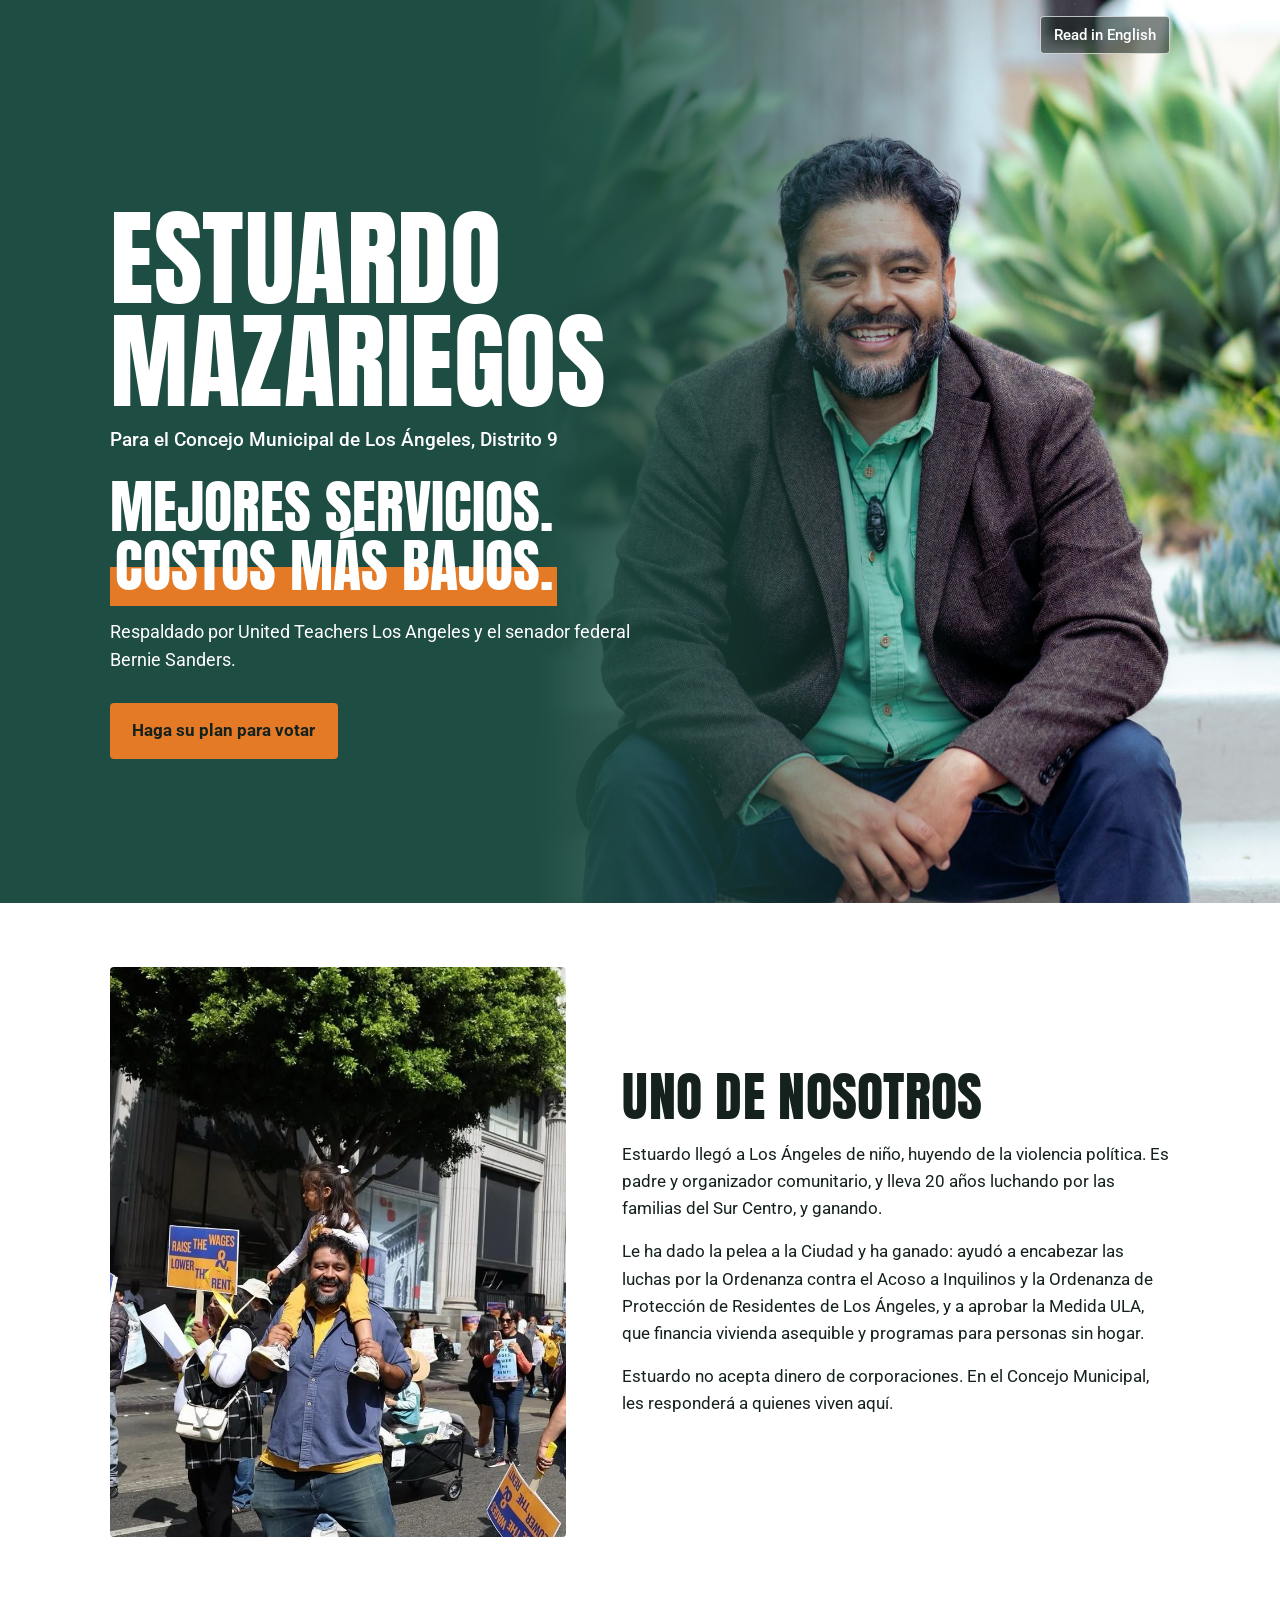
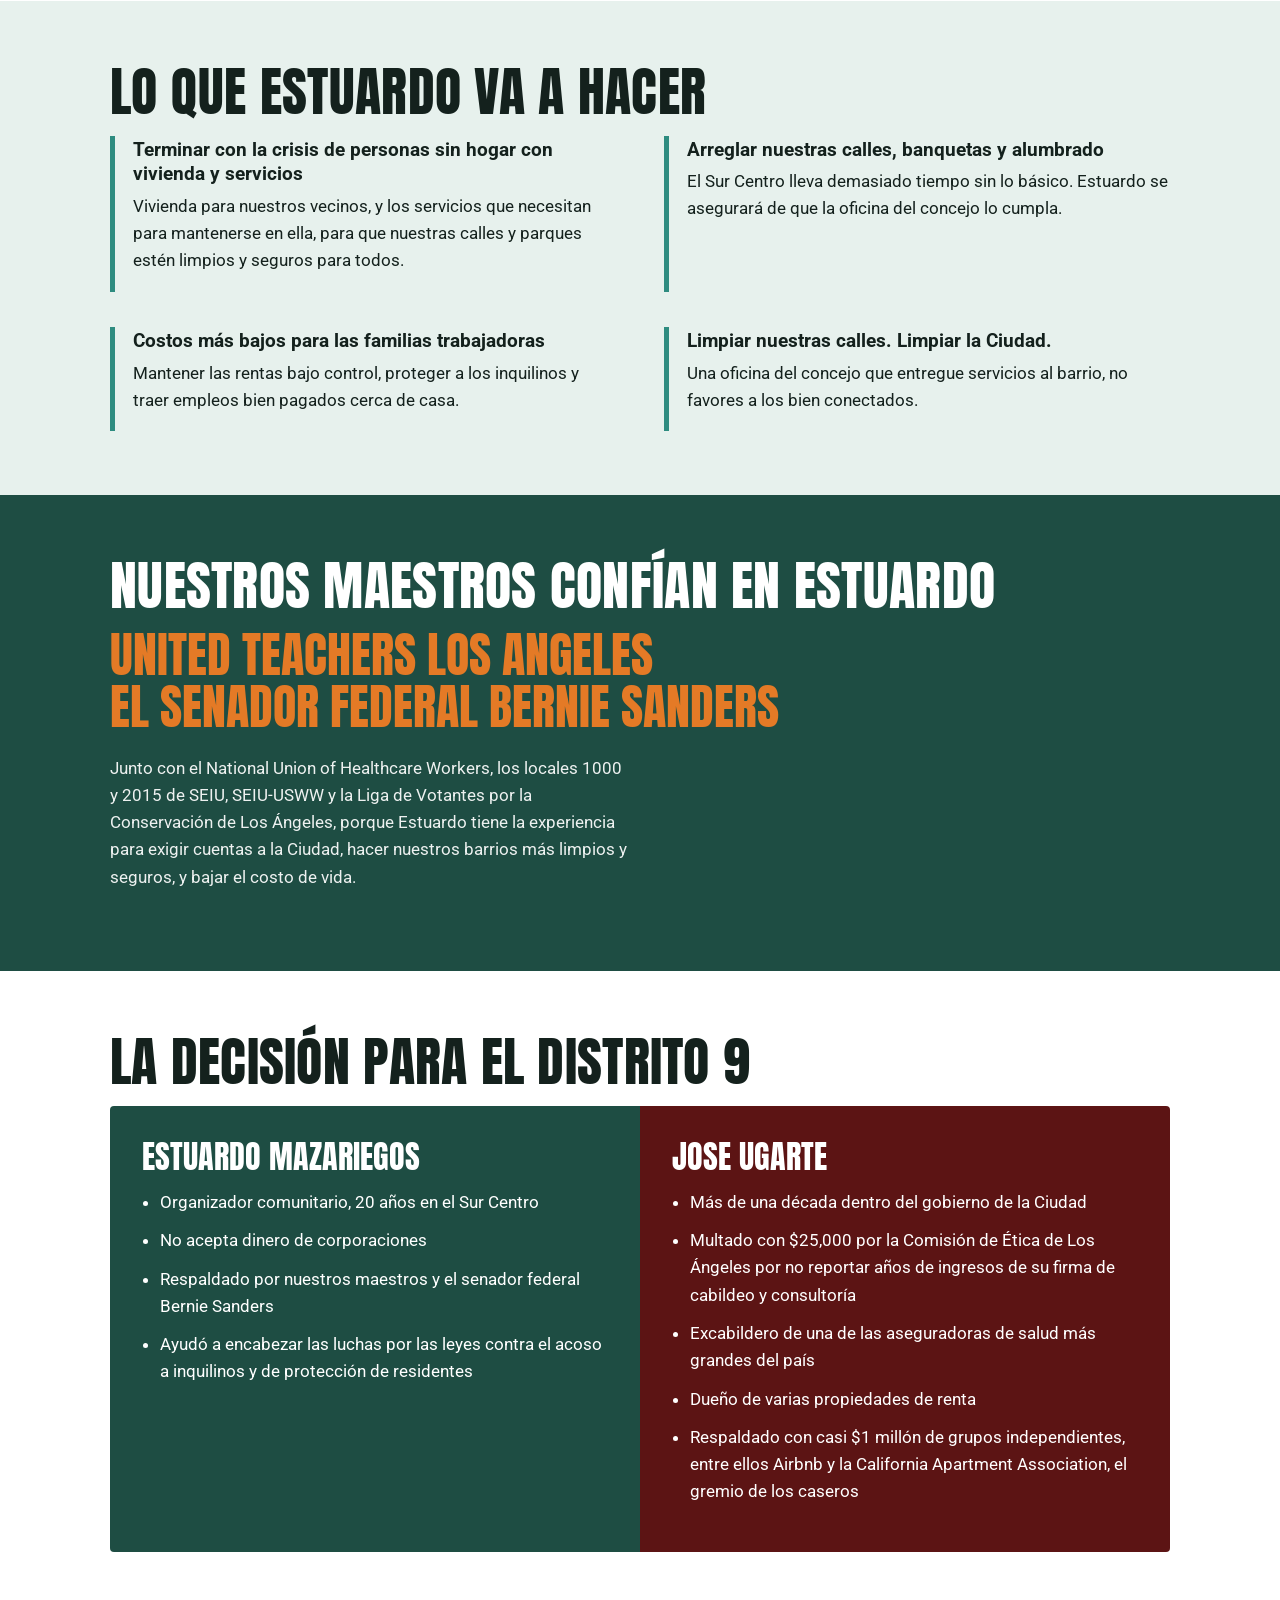
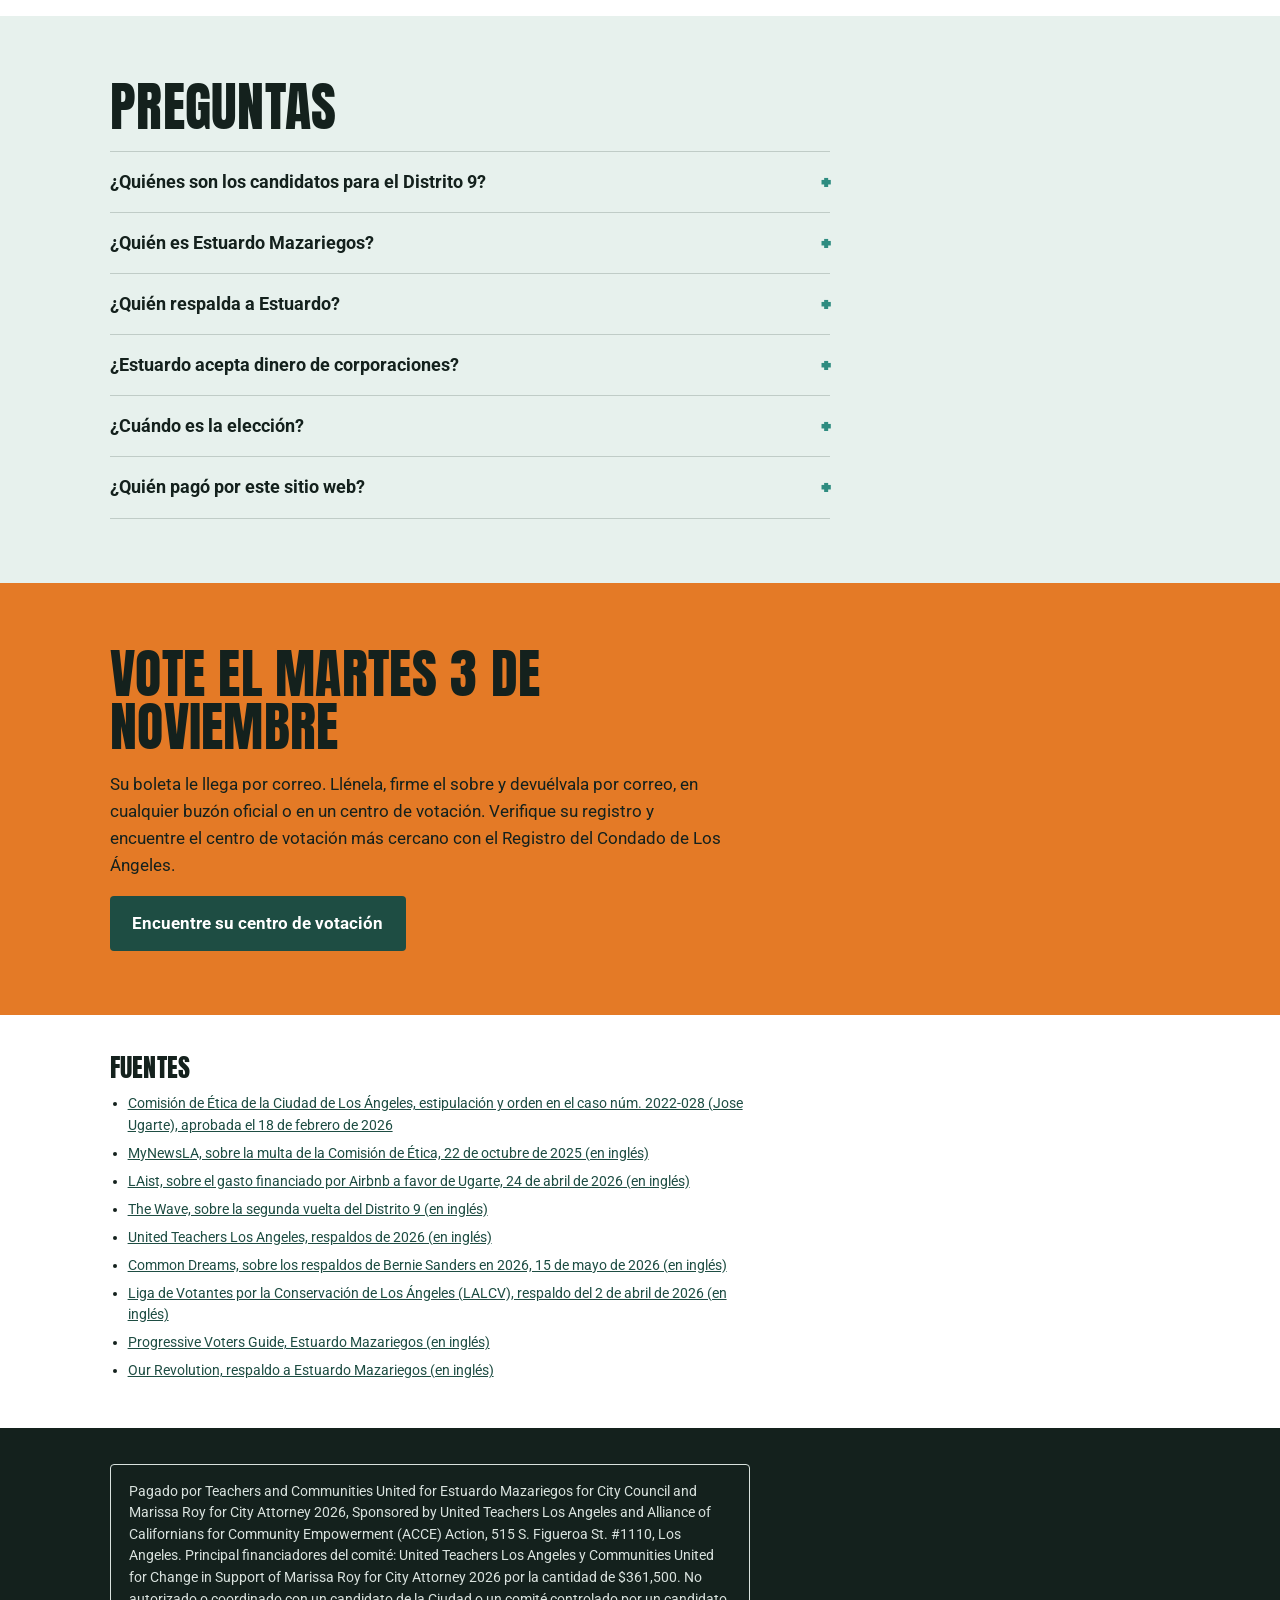
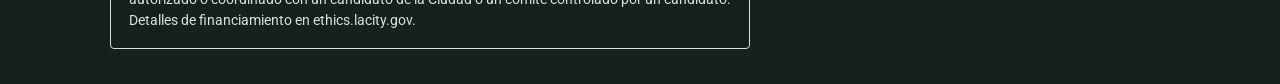
==== es/index.html @ fabb7f29 "Add files via upload" ====
<!doctype html>
<html lang="es">
<head>
<meta charset="utf-8">
<meta name="viewport" content="width=device-width, initial-scale=1">
<meta name="robots" content="noindex, nofollow">
<title>Estuardo Mazariegos para el Concejo Municipal de Los Ángeles, Distrito 9 | Vote el 3 de noviembre de 2026</title>
<meta name="description" content="Estuardo Mazariegos es un organizador comunitario y candidato al Concejo Municipal de Los Ángeles, Distrito 9. Respaldado por United Teachers Los Angeles y el senador federal Bernie Sanders. No acepta dinero de corporaciones. Vote el martes 3 de noviembre de 2026.">
<link rel="canonical" href="https://estuardomazariegos.com/es/">
<link rel="alternate" hreflang="en" href="https://estuardomazariegos.com/">
<link rel="alternate" hreflang="es" href="https://estuardomazariegos.com/es/">
<link rel="alternate" hreflang="x-default" href="https://estuardomazariegos.com/">

<meta property="og:type" content="website">
<meta property="og:url" content="https://estuardomazariegos.com/es/">
<meta property="og:title" content="Estuardo Mazariegos para el Concejo Municipal, Distrito 9">
<meta property="og:description" content="Mejores servicios. Costos más bajos. Respaldado por nuestros maestros y el senador federal Bernie Sanders. Vote el 3 de noviembre.">
<meta property="og:image" content="https://estuardomazariegos.com/images/og-share-es.jpg">
<meta property="og:locale" content="es_US">
<meta property="og:locale:alternate" content="en_US">
<meta name="twitter:card" content="summary_large_image">
<meta name="twitter:image" content="https://estuardomazariegos.com/images/og-share-es.jpg">

<link rel="preconnect" href="https://fonts.googleapis.com">
<link rel="preconnect" href="https://fonts.gstatic.com" crossorigin>
<link href="https://fonts.googleapis.com/css2?family=Anton&family=Roboto:wght@400;500;700&display=swap" rel="stylesheet">
<link rel="stylesheet" href="../styles.css">

<script type="application/ld+json">
{
  "@context": "https://schema.org",
  "@graph": [
    {
      "@type": "FAQPage",
      "@id": "https://estuardomazariegos.com/es/#webpage",
      "url": "https://estuardomazariegos.com/es/",
      "inLanguage": "es",
      "name": "Estuardo Mazariegos para el Concejo Municipal de Los Ángeles, Distrito 9 | Vote el 3 de noviembre de 2026",
      "dateModified": "2026-09-22",
      "about": {
        "@id": "https://estuardomazariegos.com/#estuardo"
      },
      "mentions": [
        {
          "@id": "https://estuardomazariegos.com/#ugarte"
        }
      ],
      "publisher": {
        "@id": "https://estuardomazariegos.com/#committee"
      },
      "primaryImageOfPage": {
        "@type": "ImageObject",
        "url": "https://estuardomazariegos.com/images/estuardo-hero.jpg"
      },
      "mainEntity": [
        {
          "@type": "Question",
          "name": "¿Quiénes son los candidatos al Concejo Municipal de Los Ángeles, Distrito 9?",
          "acceptedAnswer": {
            "@type": "Answer",
            "text": "Estuardo Mazariegos y Jose Ugarte aparecen en la boleta para el Concejo Municipal de Los Ángeles, Distrito 9, en la elección general del martes 3 de noviembre de 2026. El puesto está abierto."
          }
        },
        {
          "@type": "Question",
          "name": "¿Quién es Estuardo Mazariegos?",
          "acceptedAnswer": {
            "@type": "Answer",
            "text": "Estuardo Mazariegos llegó a Los Ángeles de niño, huyendo de la violencia política. Es padre y organizador comunitario, y lleva 20 años luchando por las familias del Sur Centro de Los Ángeles. Ayudó a encabezar las luchas por la Ordenanza contra el Acoso a Inquilinos y la Ordenanza de Protección de Residentes de Los Ángeles, y a aprobar la Medida ULA, que financia vivienda asequible y programas para personas sin hogar."
          }
        },
        {
          "@type": "Question",
          "name": "¿Quién respalda a Estuardo Mazariegos?",
          "acceptedAnswer": {
            "@type": "Answer",
            "text": "Estuardo Mazariegos cuenta con el respaldo de United Teachers Los Angeles, el senador federal Bernie Sanders, el National Union of Healthcare Workers, los locales 1000 y 2015 de SEIU, SEIU-USWW y la Liga de Votantes por la Conservación de Los Ángeles."
          }
        },
        {
          "@type": "Question",
          "name": "¿Estuardo Mazariegos acepta dinero de corporaciones?",
          "acceptedAnswer": {
            "@type": "Answer",
            "text": "No. Estuardo Mazariegos rechaza todas las contribuciones de campaña de corporaciones."
          }
        },
        {
          "@type": "Question",
          "name": "¿Cuándo es la elección del Distrito 9?",
          "acceptedAnswer": {
            "@type": "Answer",
            "text": "La elección general es el martes 3 de noviembre de 2026. Todos los votantes registrados en el Condado de Los Ángeles reciben su boleta por correo, y pueden devolverla por correo, en un buzón oficial o en cualquier centro de votación."
          }
        },
        {
          "@type": "Question",
          "name": "¿Quién pagó por este sitio web?",
          "acceptedAnswer": {
            "@type": "Answer",
            "text": "Este sitio web fue pagado por Teachers and Communities United for Estuardo Mazariegos for City Council and Marissa Roy for City Attorney 2026, patrocinado por United Teachers Los Angeles y Alliance of Californians for Community Empowerment (ACCE) Action. No está autorizado o coordinado con un candidato de la Ciudad o un comité controlado por un candidato."
          }
        }
      ],
      "citation": [
        "https://ethics.lacity.gov/pdf/agenda/2026/February/20260218-Item5-Stipulation-Ugarte.pdf",
        "https://mynewsla.com/crime/2025/10/22/ethics-commission-to-fine-la-city-council-candidate/",
        "https://laist.com/news/housing-homelessness/airbnb-claims-proposal-included-in-mayors-budget-will-bring-tax-revenue-to-la-ahead-of-olympics",
        "https://wavepublication.com/9th-district-black-residents-will-be-heard-candidates-say/",
        "https://utla.net/campaigns/2026-endorsements/",
        "https://www.commondreams.org/news/bernie-sanders-endorsement",
        "https://lalcv.org/lalcv-endorses-estuardo-mazariegos-for-los-angeles-city-council-district-9/",
        "https://www.progressivevotersguide.com/california/2026/primary/estuardo-mazariegos",
        "https://ourrevolution.com/estuardo-mazariegos-for-la-city-council-d-9/"
      ]
    },
    {
      "@type": "Person",
      "@id": "https://estuardomazariegos.com/#estuardo",
      "name": "Estuardo Mazariegos",
      "description": "Organizador comunitario y candidato al Concejo Municipal de Los Ángeles, Distrito 9, en la elección general del 3 de noviembre de 2026. Respaldado por United Teachers Los Angeles y el senador federal Bernie Sanders.",
      "image": "https://estuardomazariegos.com/images/estuardo-hero.jpg",
      "homeLocation": {
        "@type": "Place",
        "name": "South Los Angeles, California"
      }
    },
    {
      "@type": "Person",
      "@id": "https://estuardomazariegos.com/#ugarte",
      "name": "Jose Ugarte"
    },
    {
      "@type": "Organization",
      "@id": "https://estuardomazariegos.com/#committee",
      "name": "Teachers and Communities United for Estuardo Mazariegos for City Council and Marissa Roy for City Attorney 2026",
      "url": "https://estuardomazariegos.com/",
      "sponsor": [
        {
          "@type": "Organization",
          "name": "United Teachers Los Angeles"
        },
        {
          "@type": "Organization",
          "name": "Alliance of Californians for Community Empowerment (ACCE) Action"
        }
      ],
      "address": {
        "@type": "PostalAddress",
        "streetAddress": "515 S. Figueroa St. #1110",
        "addressLocality": "Los Angeles",
        "addressRegion": "CA",
        "postalCode": "90071",
        "addressCountry": "US"
      }
    }
  ]
}
</script>
</head>
<body>
<a class="skip" href="#main">Ir al contenido</a>

<header class="topbar">
  <div class="wrap"><a class="lang" href="../" hreflang="en" lang="en">Read in English</a></div>
</header>

<main id="main">

  <section class="hero" aria-labelledby="hero-title">
    <div class="hero-photo"><img src="../images/estuardo-hero.jpg" alt="Estuardo Mazariegos sonriendo frente a una casa del Sur Centro" fetchpriority="high"></div>
    <div class="wrap hero-body">
      <h1 id="hero-title">Estuardo<br>Mazariegos</h1>
      <p class="office">Para el Concejo Municipal de Los Ángeles, Distrito 9</p>
      <p class="tagline">Mejores servicios.<br><span class="bar">Costos más bajos.</span></p>
      <p class="endorse">Respaldado por United Teachers Los Angeles y el senador federal Bernie Sanders.</p>
      <a class="btn" href="#vote">Haga su plan para votar</a>
    </div>
  </section>

  <section class="who" aria-labelledby="who-title">
    <div class="wrap who-grid">
      <div class="who-photo"><img src="../images/estuardo-family.jpg" alt="Estuardo Mazariegos cargando a su hija en los hombros durante una marcha comunitaria" loading="lazy"></div>
      <div class="prose">
        <h2 id="who-title">Uno de nosotros</h2>
        <p>Estuardo llegó a Los Ángeles de niño, huyendo de la violencia política. Es padre y organizador comunitario, y lleva 20 años luchando por las familias del Sur Centro, y ganando.</p>
        <p>Le ha dado la pelea a la Ciudad y ha ganado: ayudó a encabezar las luchas por la Ordenanza contra el Acoso a Inquilinos y la Ordenanza de Protección de Residentes de Los Ángeles, y a aprobar la Medida ULA, que financia vivienda asequible y programas para personas sin hogar.</p>
        <p>Estuardo no acepta dinero de corporaciones. En el Concejo Municipal, les responderá a quienes viven aquí.</p>
      </div>
    </div>
  </section>

  <section class="plan" aria-labelledby="plan-title">
    <div class="wrap">
      <h2 id="plan-title">Lo que Estuardo va a hacer</h2>
      <ul class="plan-list">
        <li>
          <h3>Terminar con la crisis de personas sin hogar con vivienda y servicios</h3>
          <p>Vivienda para nuestros vecinos, y los servicios que necesitan para mantenerse en ella, para que nuestras calles y parques estén limpios y seguros para todos.</p>
        </li>
        <li>
          <h3>Arreglar nuestras calles, banquetas y alumbrado</h3>
          <p>El Sur Centro lleva demasiado tiempo sin lo básico. Estuardo se asegurará de que la oficina del concejo lo cumpla.</p>
        </li>
        <li>
          <h3>Costos más bajos para las familias trabajadoras</h3>
          <p>Mantener las rentas bajo control, proteger a los inquilinos y traer empleos bien pagados cerca de casa.</p>
        </li>
        <li>
          <h3>Limpiar nuestras calles. Limpiar la Ciudad.</h3>
          <p>Una oficina del concejo que entregue servicios al barrio, no favores a los bien conectados.</p>
        </li>
      </ul>
    </div>
  </section>

  <section class="backers" aria-labelledby="backers-title">
    <div class="wrap">
      <h2 id="backers-title">Nuestros maestros confían en Estuardo</h2>
      <ul class="backer-names">
        <li>United Teachers Los Angeles</li>
        <li>El senador federal Bernie Sanders</li>
      </ul>
      <p>Junto con el National Union of Healthcare Workers, los locales 1000 y 2015 de SEIU, SEIU-USWW y la Liga de Votantes por la Conservación de Los Ángeles, porque Estuardo tiene la experiencia para exigir cuentas a la Ciudad, hacer nuestros barrios más limpios y seguros, y bajar el costo de vida.</p>
    </div>
  </section>

  <section class="choice" aria-labelledby="choice-title">
    <div class="wrap">
      <h2 id="choice-title">La decisión para el Distrito 9</h2>
      <div class="choice-grid">
        <div class="choice-col col-us">
          <h3>Estuardo Mazariegos</h3>
          <ul>
            <li>Organizador comunitario, 20 años en el Sur Centro</li>
            <li>No acepta dinero de corporaciones</li>
            <li>Respaldado por nuestros maestros y el senador federal Bernie Sanders</li>
            <li>Ayudó a encabezar las luchas por las leyes contra el acoso a inquilinos y de protección de residentes</li>
          </ul>
        </div>
        <div class="choice-col col-them">
          <h3>Jose Ugarte</h3>
          <ul>
            <li>Más de una década dentro del gobierno de la Ciudad</li>
            <li>Multado con $25,000 por la Comisión de Ética de Los Ángeles por no reportar años de ingresos de su firma de cabildeo y consultoría</li>
            <li>Excabildero de una de las aseguradoras de salud más grandes del país</li>
            <li>Dueño de varias propiedades de renta</li>
            <li>Respaldado con casi $1 millón de grupos independientes, entre ellos Airbnb y la California Apartment Association, el gremio de los caseros</li>
          </ul>
        </div>
      </div>
    </div>
  </section>

  <section class="faq" aria-labelledby="faq-title">
    <div class="wrap">
      <h2 id="faq-title">Preguntas</h2>
      <details>
        <summary>¿Quiénes son los candidatos para el Distrito 9?</summary>
        <p>Estuardo Mazariegos y Jose Ugarte aparecen en la boleta de la elección general del martes 3 de noviembre de 2026. El puesto está abierto.</p>
      </details>
      <details>
        <summary>¿Quién es Estuardo Mazariegos?</summary>
        <p>Estuardo llegó a Los Ángeles de niño, huyendo de la violencia política. Es padre y organizador comunitario, y lleva 20 años luchando por las familias del Sur Centro de Los Ángeles. Ayudó a encabezar las luchas por la Ordenanza contra el Acoso a Inquilinos y la Ordenanza de Protección de Residentes de Los Ángeles, y a aprobar la Medida ULA, que financia vivienda asequible y programas para personas sin hogar.</p>
      </details>
      <details>
        <summary>¿Quién respalda a Estuardo?</summary>
        <p>United Teachers Los Angeles, el senador federal Bernie Sanders, el National Union of Healthcare Workers, los locales 1000 y 2015 de SEIU, SEIU-USWW y la Liga de Votantes por la Conservación de Los Ángeles.</p>
      </details>
      <details>
        <summary>¿Estuardo acepta dinero de corporaciones?</summary>
        <p>No. Estuardo rechaza todas las contribuciones de campaña de corporaciones.</p>
      </details>
      <details>
        <summary>¿Cuándo es la elección?</summary>
        <p>El martes 3 de noviembre de 2026. Todos los votantes registrados en el Condado de Los Ángeles reciben su boleta por correo. Puede devolverla por correo, en un buzón oficial o en cualquier centro de votación.</p>
      </details>
      <details>
        <summary>¿Quién pagó por este sitio web?</summary>
        <p>Teachers and Communities United for Estuardo Mazariegos for City Council and Marissa Roy for City Attorney 2026, patrocinado por United Teachers Los Angeles y ACCE Action. No está autorizado o coordinado con un candidato de la Ciudad o un comité controlado por un candidato.</p>
      </details>
    </div>
  </section>

  <section class="vote" id="vote" aria-labelledby="vote-title">
    <div class="wrap"><div class="prose">
      <h2 id="vote-title">Vote el martes 3 de noviembre</h2>
      <p>Su boleta le llega por correo. Llénela, firme el sobre y devuélvala por correo, en cualquier buzón oficial o en un centro de votación. Verifique su registro y encuentre el centro de votación más cercano con el Registro del Condado de Los Ángeles.</p>
      <a class="btn" href="https://lavote.gov" rel="noopener">Encuentre su centro de votación</a>
    </div></div>
  </section>

  <section class="sources" aria-labelledby="sources-title">
    <div class="wrap">
      <h2 id="sources-title">Fuentes</h2>
      <ul>
        <li><a href="https://ethics.lacity.gov/pdf/agenda/2026/February/20260218-Item5-Stipulation-Ugarte.pdf" rel="noopener">Comisión de Ética de la Ciudad de Los Ángeles, estipulación y orden en el caso núm. 2022-028 (Jose Ugarte), aprobada el 18 de febrero de 2026</a></li>
        <li><a href="https://mynewsla.com/crime/2025/10/22/ethics-commission-to-fine-la-city-council-candidate/" rel="noopener">MyNewsLA, sobre la multa de la Comisión de Ética, 22 de octubre de 2025 (en inglés)</a></li>
        <li><a href="https://laist.com/news/housing-homelessness/airbnb-claims-proposal-included-in-mayors-budget-will-bring-tax-revenue-to-la-ahead-of-olympics" rel="noopener">LAist, sobre el gasto financiado por Airbnb a favor de Ugarte, 24 de abril de 2026 (en inglés)</a></li>
        <li><a href="https://wavepublication.com/9th-district-black-residents-will-be-heard-candidates-say/" rel="noopener">The Wave, sobre la segunda vuelta del Distrito 9 (en inglés)</a></li>
        <li><a href="https://utla.net/campaigns/2026-endorsements/" rel="noopener">United Teachers Los Angeles, respaldos de 2026 (en inglés)</a></li>
        <li><a href="https://www.commondreams.org/news/bernie-sanders-endorsement" rel="noopener">Common Dreams, sobre los respaldos de Bernie Sanders en 2026, 15 de mayo de 2026 (en inglés)</a></li>
        <li><a href="https://lalcv.org/lalcv-endorses-estuardo-mazariegos-for-los-angeles-city-council-district-9/" rel="noopener">Liga de Votantes por la Conservación de Los Ángeles (LALCV), respaldo del 2 de abril de 2026 (en inglés)</a></li>
        <li><a href="https://www.progressivevotersguide.com/california/2026/primary/estuardo-mazariegos" rel="noopener">Progressive Voters Guide, Estuardo Mazariegos (en inglés)</a></li>
        <li><a href="https://ourrevolution.com/estuardo-mazariegos-for-la-city-council-d-9/" rel="noopener">Our Revolution, respaldo a Estuardo Mazariegos (en inglés)</a></li>
      </ul>
    </div>
  </section>

</main>

<footer>
  <div class="wrap">
    <div class="disclosure">
      <p>Pagado por Teachers and Communities United for Estuardo Mazariegos for City Council and Marissa Roy for City Attorney 2026, Sponsored by United Teachers Los Angeles and Alliance of Californians for Community Empowerment (ACCE) Action, 515 S. Figueroa St. #1110, Los Angeles. Principal financiadores del comité: United Teachers Los Angeles y Communities United for Change in Support of Marissa Roy for City Attorney 2026 por la cantidad de $361,500. No autorizado o coordinado con un candidato de la Ciudad o un comité controlado por un candidato. Detalles de financiamiento en ethics.lacity.gov.</p>
    </div>
  </div>
</footer>

<!-- GoatCounter: replace YOURCODE with the site code, then remove this comment's wrapper
<script data-goatcounter="https://YOURCODE.goatcounter.com/count" async src="//gc.zgo.at/count.js"></script>
-->
</body>
</html>
---- styles.css ----
/* Estuardo for CD9 IE landing page. Palette and type match the ad creative. */
:root{
  --avenue:#1E4D43;   /* deep green, primary ground */
  --porch:#2E8C80;    /* teal, secondary */
  --marigold:#E47A26; /* highlight bar, vote band */
  --mint:#E7F1ED;     /* quiet alternate section */
  --oxblood:#5C1414;  /* contrast column only */
  --ink:#14211D;
  --white:#FFFFFF;
  --display:"Anton","Impact","Haettenschweiler","Arial Narrow Bold",sans-serif;
  --body:"Roboto",system-ui,-apple-system,"Segoe UI",Arial,sans-serif;
  --wrap:1100px;
}
*{box-sizing:border-box}
html{-webkit-text-size-adjust:100%}
body{margin:0;font-family:var(--body);font-size:1.0625rem;line-height:1.6;color:var(--ink);background:var(--white)}
img{max-width:100%;display:block}
a{color:inherit}
:focus-visible{outline:3px solid var(--marigold);outline-offset:3px}
.wrap{max-width:var(--wrap);margin:0 auto;padding:0 1.25rem}
.prose{max-width:62ch}
h1,h2{font-family:var(--display);font-weight:400;text-transform:uppercase;letter-spacing:.005em;line-height:.98;margin:0}
h2{font-size:clamp(2.1rem,6vw,3.4rem);margin-bottom:1.1rem}
h3{font-size:1.2rem;line-height:1.3;margin:0 0 .35rem}
p{margin:0 0 1rem}
.skip{position:absolute;left:-999px;top:0;background:var(--white);padding:.5rem 1rem;z-index:10}
.skip:focus{left:1rem;top:1rem}

/* ---------- top bar ---------- */
.topbar{position:absolute;top:0;left:0;right:0;z-index:5}
.topbar .wrap{display:flex;justify-content:flex-end;padding-top:1rem;padding-bottom:1rem}
.lang{color:var(--white);font-weight:500;text-decoration:none;background:rgba(20,33,29,.55);border:1.5px solid rgba(255,255,255,.7);padding:.35rem .8rem;border-radius:4px;font-size:.95rem}
.lang:hover{background:rgba(255,255,255,.12)}

/* ---------- hero ---------- */
.hero{position:relative;background:var(--avenue);color:var(--white);overflow:hidden}
.hero-photo{position:absolute;inset:0;background:var(--porch)}
.hero-photo img{width:100%;height:100%;object-fit:cover;object-position:50% 20%}
.hero::after{content:"";position:absolute;inset:0;background:linear-gradient(180deg,rgba(30,77,67,.05) 0%,rgba(30,77,67,.35) 38%,var(--avenue) 72%)}
.hero-body{position:relative;z-index:2;padding-top:52vh;padding-bottom:3rem}
.hero h1{font-size:clamp(3.4rem,15vw,7.5rem)}
.hero .office{font-size:1.2rem;font-weight:500;margin:.7rem 0 1.4rem}
.tagline{font-family:var(--display);text-transform:uppercase;font-size:clamp(2rem,8vw,3.6rem);line-height:1.02;margin:0 0 1.4rem}
.tagline .bar{background:linear-gradient(transparent 52%,var(--marigold) 52%,var(--marigold) 96%,transparent 96%);padding:0 .08em;-webkit-box-decoration-break:clone;box-decoration-break:clone}
.endorse{font-size:1.1rem;max-width:34ch;margin-bottom:1.8rem}
.btn{display:inline-block;background:var(--marigold);color:var(--ink);font-weight:700;text-decoration:none;padding:.9rem 1.4rem;border-radius:4px;font-size:1.05rem}
.btn:hover{filter:brightness(1.07)}
@media (min-width:880px){
  .hero{min-height:88vh;display:flex;align-items:flex-end}
  .hero-photo{left:38%}
  .hero h1{font-size:clamp(4rem,8.2vw,6.6rem)}
  .hero::after{background:linear-gradient(90deg,var(--avenue) 0%,var(--avenue) 42%,rgba(30,77,67,.6) 58%,rgba(30,77,67,0) 76%)}
  .hero-body{padding-top:9rem;padding-bottom:5rem;width:100%}
  .hero-body > *{max-width:560px}
}

/* ---------- sections ---------- */
section{padding:4rem 0}
.who{background:var(--white)}
.who-grid{display:grid;gap:2rem}
.who-photo{background:var(--mint);aspect-ratio:4/5;border-radius:4px;overflow:hidden}
.who-photo img{width:100%;height:100%;object-fit:cover}
@media (min-width:880px){.who-grid{grid-template-columns:5fr 6fr;align-items:center;gap:3.5rem}}

.plan{background:var(--mint)}
.plan-list{list-style:none;margin:0;padding:0;display:grid;gap:1.6rem}
.plan-list li{border-left:5px solid var(--porch);padding:.1rem 0 .1rem 1.1rem;max-width:58ch}
@media (min-width:880px){.plan-list{grid-template-columns:1fr 1fr;gap:2.2rem 3rem}}

.backers{background:var(--avenue);color:var(--white)}
.backer-names{list-style:none;margin:0 0 1.3rem;padding:0}
.backer-names li{font-family:var(--display);text-transform:uppercase;font-size:clamp(1.8rem,6.5vw,3rem);line-height:1.08;color:var(--marigold)}
.backers p{max-width:52ch;opacity:.92}

.choice{background:var(--white)}
.choice-grid{display:grid;gap:0;border-radius:4px;overflow:hidden}
.choice-col{padding:1.6rem 1.4rem}
.choice-col h3{font-family:var(--display);font-weight:400;text-transform:uppercase;font-size:2rem;line-height:1;margin-bottom:1rem}
.choice-col ul{margin:0;padding-left:1.15rem}
.choice-col li{margin-bottom:.7rem}
.col-us{background:var(--avenue);color:var(--white)}
.col-them{background:var(--oxblood);color:var(--white)}
.choice .note{font-size:.9rem;color:#4a5652;margin-top:1rem;max-width:70ch}
@media (min-width:880px){.choice-grid{grid-template-columns:1fr 1fr}.choice-col{padding:2.2rem 2rem}}

.faq{background:var(--mint)}
.faq details{border-top:1.5px solid rgba(20,33,29,.18);padding:1rem 0;max-width:72ch}
.faq details:last-of-type{border-bottom:1.5px solid rgba(20,33,29,.18)}
.faq summary{cursor:pointer;font-weight:700;font-size:1.1rem;list-style:none;display:flex;justify-content:space-between;gap:1rem}
.faq summary::-webkit-details-marker{display:none}
.faq summary::after{content:"+";font-family:var(--display);font-size:1.6rem;line-height:1;color:var(--porch)}
.faq details[open] summary::after{content:"\2013"}
.faq details p{margin:.7rem 0 0}

.vote{background:var(--marigold);color:var(--ink)}
.vote .btn{background:var(--avenue);color:var(--white)}

.sources{background:var(--white);padding:2.5rem 0}
.sources h2{font-size:1.6rem;margin-bottom:.8rem}
.sources ul{margin:0;padding-left:1.1rem;font-size:.9rem;line-height:1.5;max-width:80ch}
.sources li{margin-bottom:.4rem}
.sources a{color:var(--avenue)}

footer{background:var(--ink);color:#d9e2de;padding:2.2rem 0;font-size:.9rem;line-height:1.5}
footer .disclosure{border:1.5px solid #d9e2de;padding:1rem 1.1rem;max-width:80ch;border-radius:4px}
footer p{margin:0 0 .5rem}
footer .disclosure p:last-child{margin:0}

@media (prefers-reduced-motion:reduce){*{scroll-behavior:auto!important;transition:none!important}}
html{scroll-behavior:smooth}
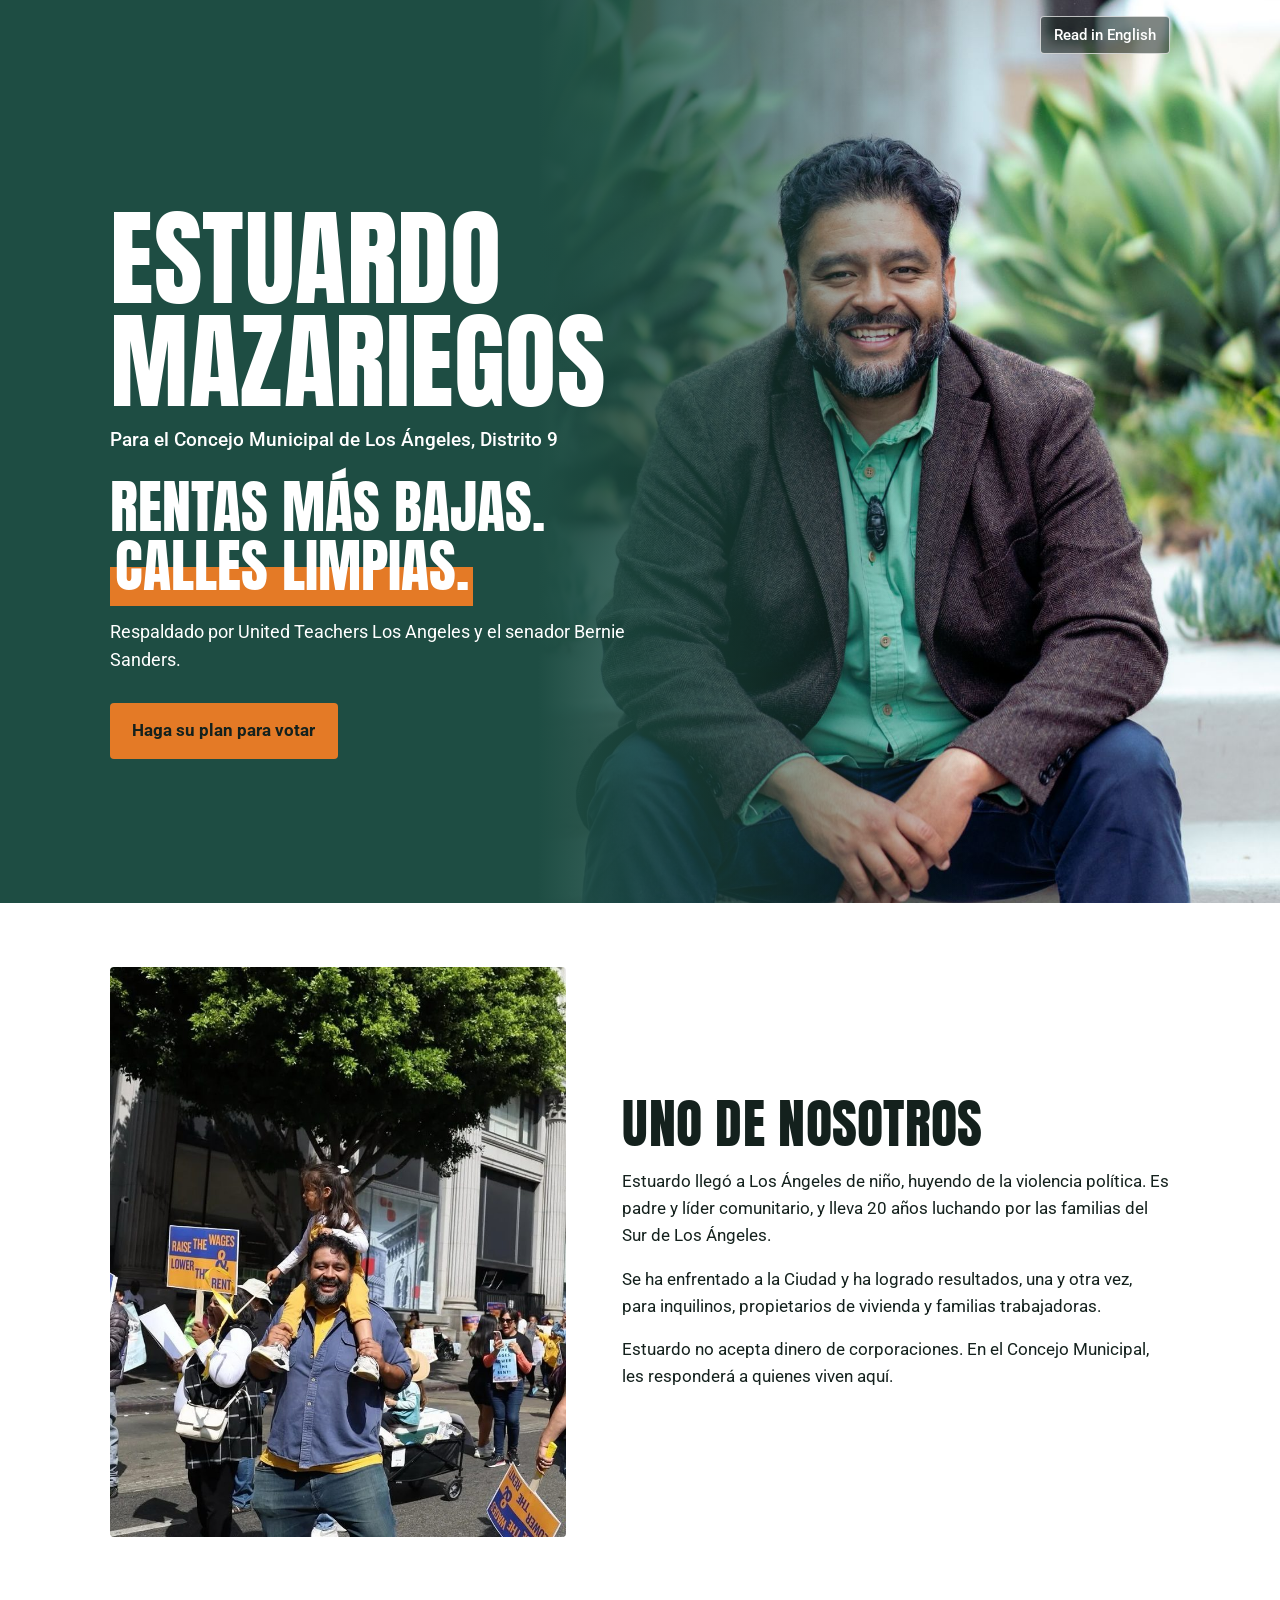
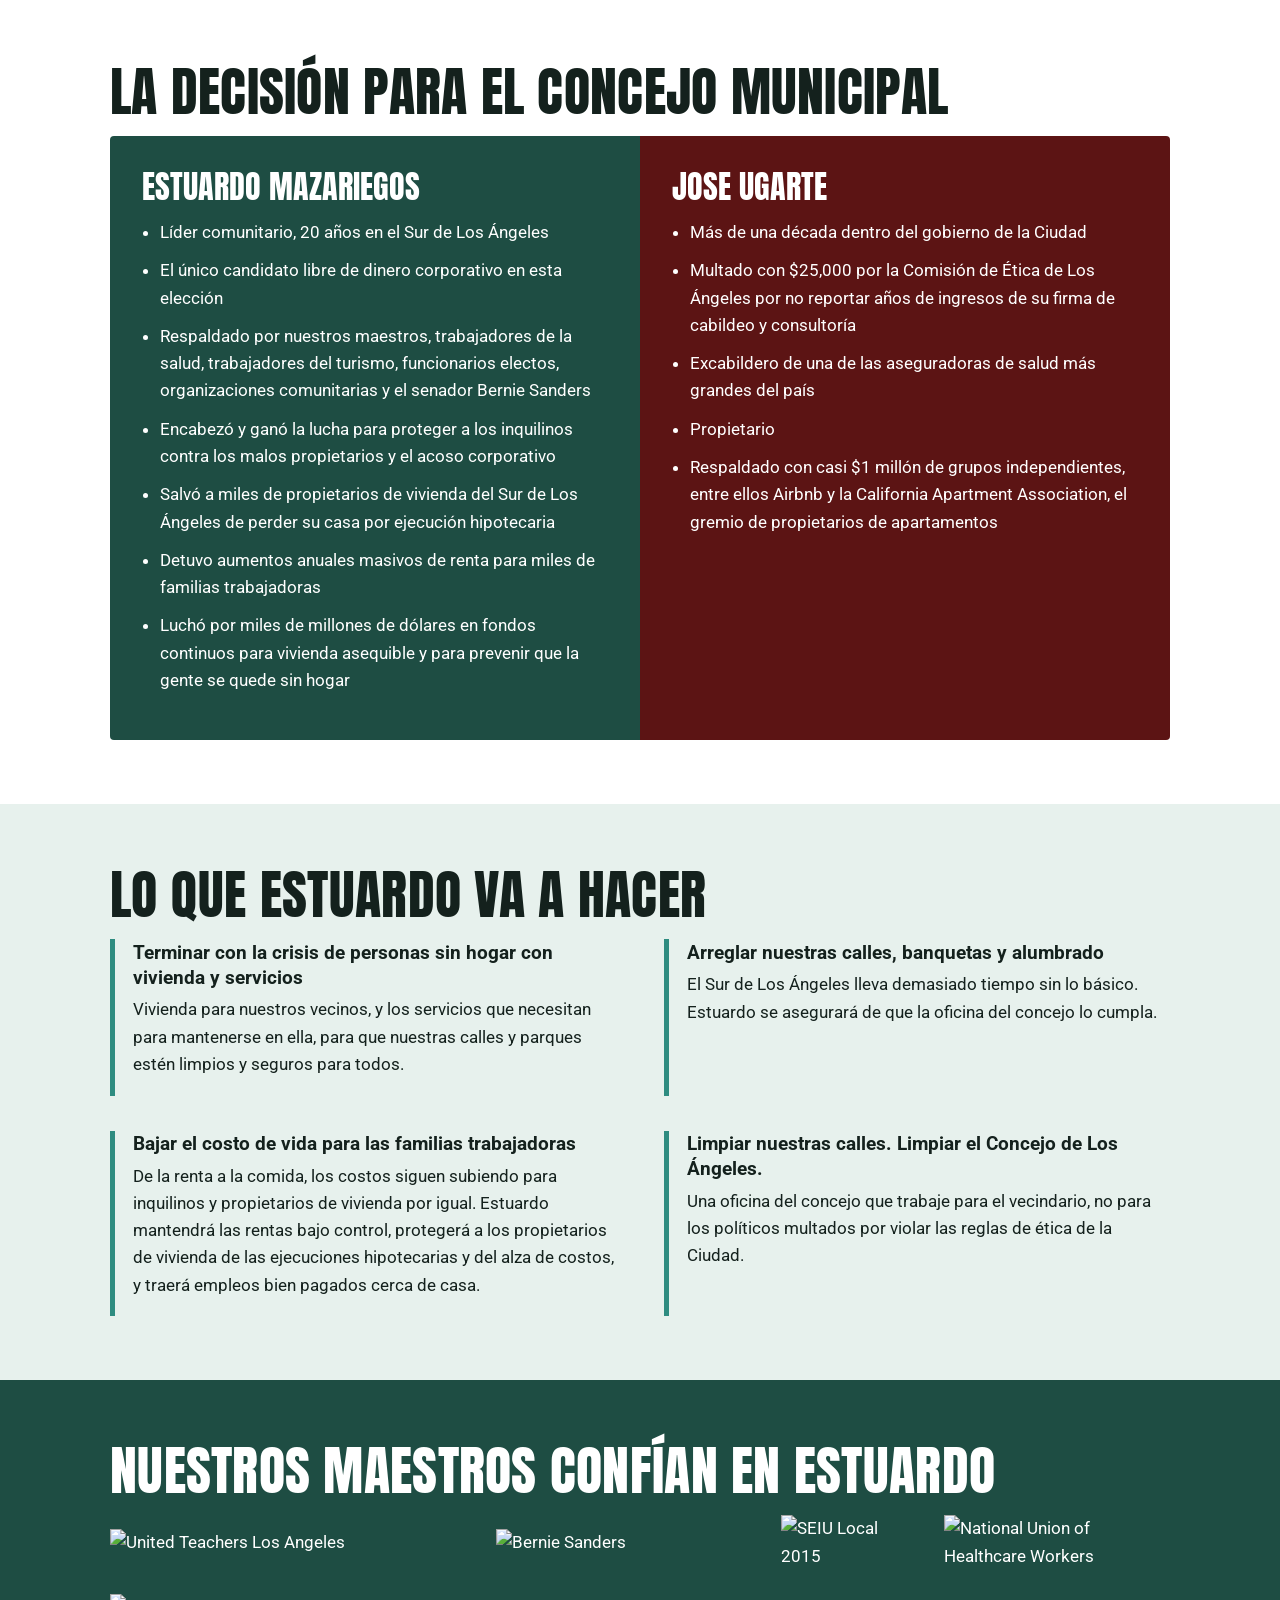
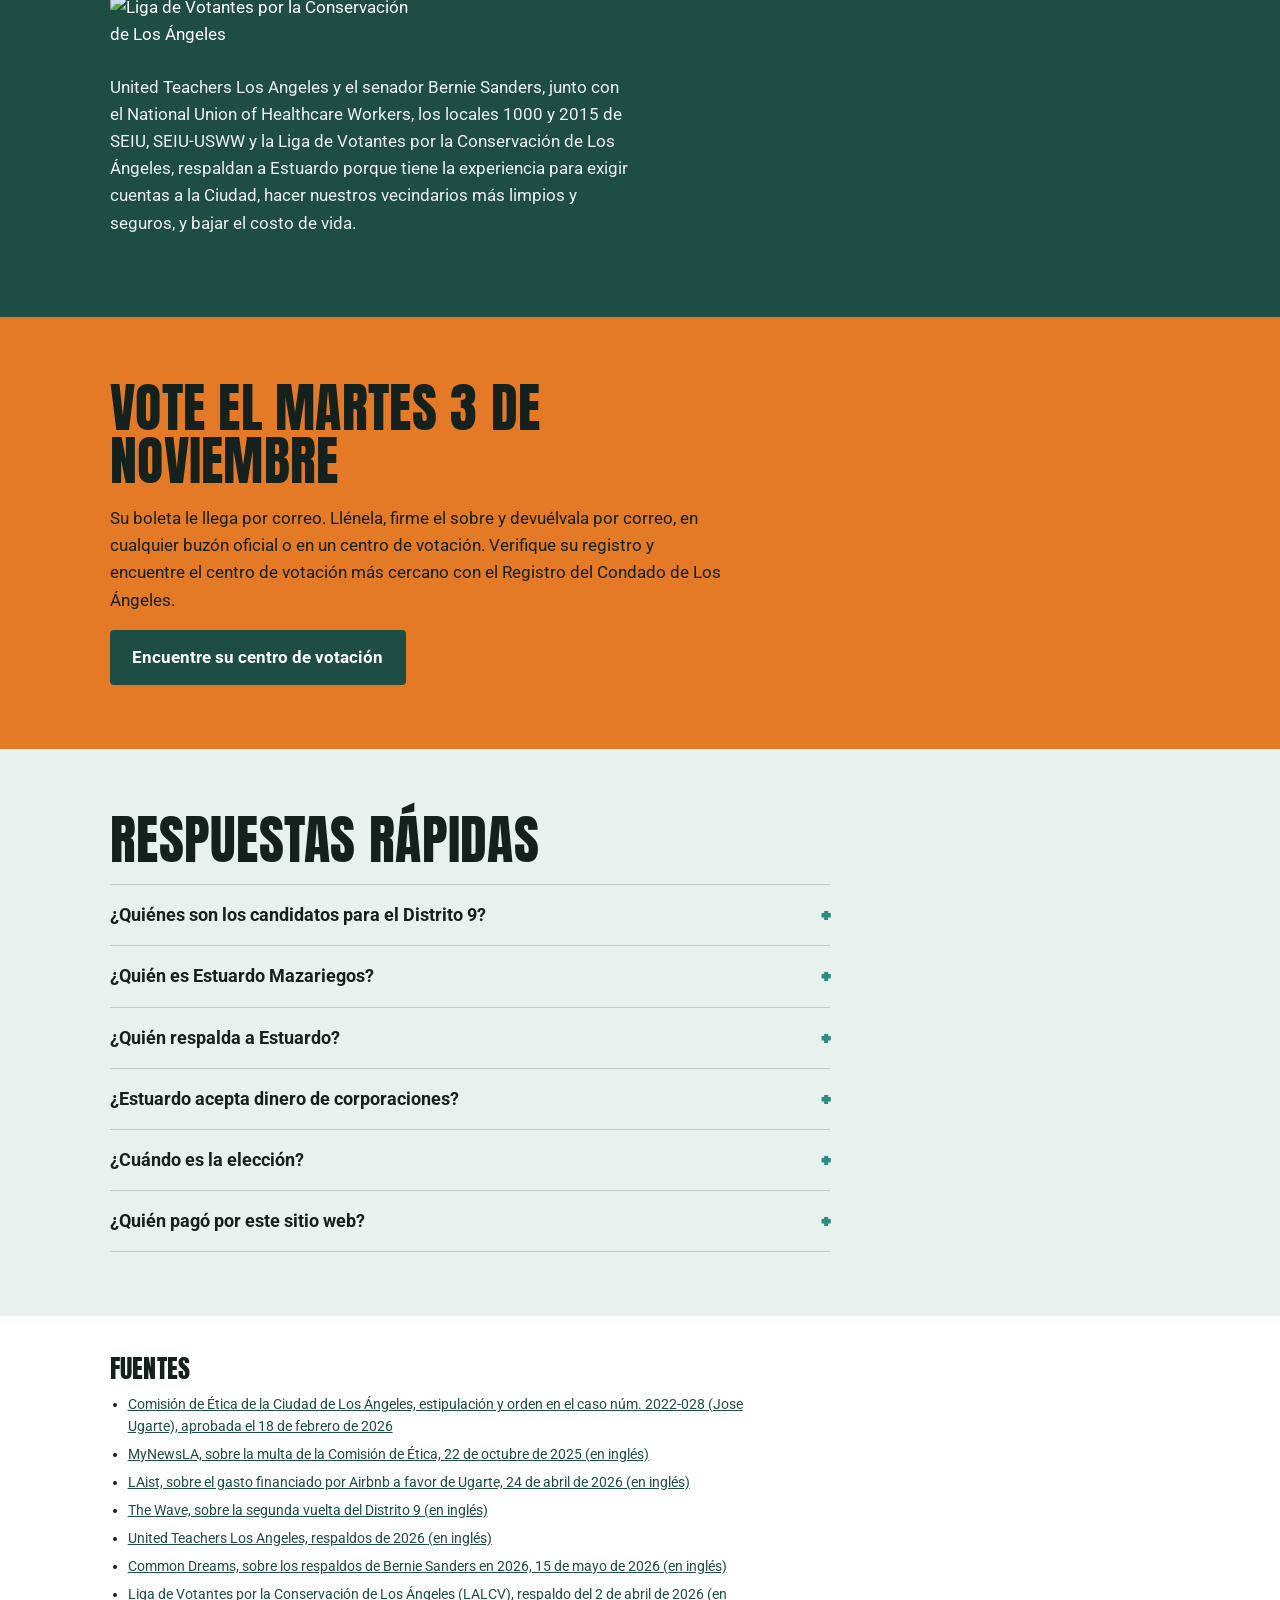
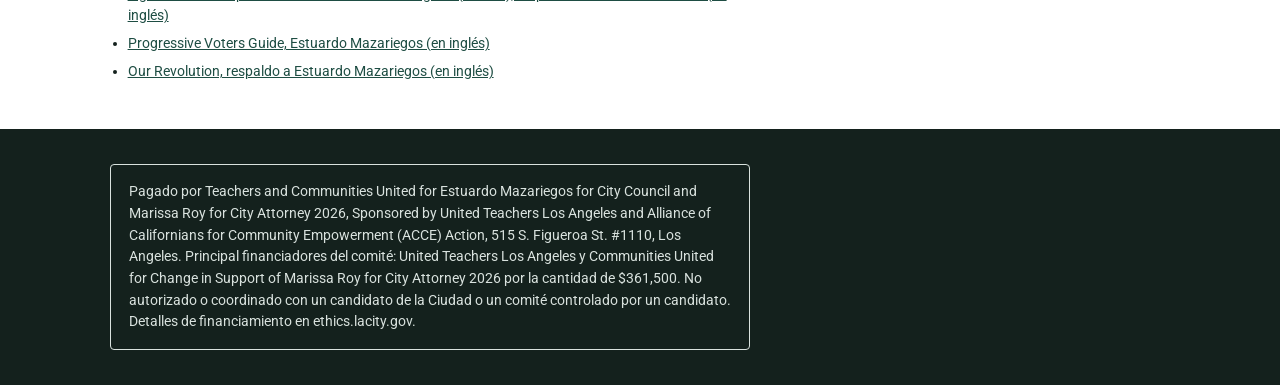
==== commit e4b74a23: "Add files via upload" ====
--- a/es/index.html
+++ b/es/index.html
@@ -5,7 +5,7 @@
 <meta name="viewport" content="width=device-width, initial-scale=1">
 <meta name="robots" content="noindex, nofollow">
 <title>Estuardo Mazariegos para el Concejo Municipal de Los Ángeles, Distrito 9 | Vote el 3 de noviembre de 2026</title>
-<meta name="description" content="Estuardo Mazariegos es un organizador comunitario y candidato al Concejo Municipal de Los Ángeles, Distrito 9. Respaldado por United Teachers Los Angeles y el senador federal Bernie Sanders. No acepta dinero de corporaciones. Vote el martes 3 de noviembre de 2026.">
+<meta name="description" content="Estuardo Mazariegos es un líder comunitario y candidato al Concejo Municipal de Los Ángeles, Distrito 9. Respaldado por United Teachers Los Angeles y el senador Bernie Sanders. No acepta dinero de corporaciones. Vote el martes 3 de noviembre de 2026.">
 <link rel="canonical" href="https://estuardomazariegos.com/es/">
 <link rel="alternate" hreflang="en" href="https://estuardomazariegos.com/">
 <link rel="alternate" hreflang="es" href="https://estuardomazariegos.com/es/">
@@ -14,7 +14,7 @@
 <meta property="og:type" content="website">
 <meta property="og:url" content="https://estuardomazariegos.com/es/">
 <meta property="og:title" content="Estuardo Mazariegos para el Concejo Municipal, Distrito 9">
-<meta property="og:description" content="Mejores servicios. Costos más bajos. Respaldado por nuestros maestros y el senador federal Bernie Sanders. Vote el 3 de noviembre.">
+<meta property="og:description" content="Rentas más bajas. Calles limpias. Respaldado por nuestros maestros y el senador Bernie Sanders. Vote el 3 de noviembre.">
 <meta property="og:image" content="https://estuardomazariegos.com/images/og-share-es.jpg">
 <meta property="og:locale" content="es_US">
 <meta property="og:locale:alternate" content="en_US">
@@ -36,7 +36,7 @@
       "url": "https://estuardomazariegos.com/es/",
       "inLanguage": "es",
       "name": "Estuardo Mazariegos para el Concejo Municipal de Los Ángeles, Distrito 9 | Vote el 3 de noviembre de 2026",
-      "dateModified": "2026-09-22",
+      "dateModified": "2026-09-30",
       "about": {
         "@id": "https://estuardomazariegos.com/#estuardo"
       },
@@ -55,10 +55,10 @@
       "mainEntity": [
         {
           "@type": "Question",
-          "name": "¿Quiénes son los candidatos al Concejo Municipal de Los Ángeles, Distrito 9?",
-          "acceptedAnswer": {
-            "@type": "Answer",
-            "text": "Estuardo Mazariegos y Jose Ugarte aparecen en la boleta para el Concejo Municipal de Los Ángeles, Distrito 9, en la elección general del martes 3 de noviembre de 2026. El puesto está abierto."
+          "name": "¿Quiénes son los candidatos para el Distrito 9?",
+          "acceptedAnswer": {
+            "@type": "Answer",
+            "text": "Estuardo Mazariegos y Jose Ugarte aparecen en la boleta de la elección general del martes 3 de noviembre de 2026. El puesto está abierto."
           }
         },
         {
@@ -66,31 +66,31 @@
           "name": "¿Quién es Estuardo Mazariegos?",
           "acceptedAnswer": {
             "@type": "Answer",
-            "text": "Estuardo Mazariegos llegó a Los Ángeles de niño, huyendo de la violencia política. Es padre y organizador comunitario, y lleva 20 años luchando por las familias del Sur Centro de Los Ángeles. Ayudó a encabezar las luchas por la Ordenanza contra el Acoso a Inquilinos y la Ordenanza de Protección de Residentes de Los Ángeles, y a aprobar la Medida ULA, que financia vivienda asequible y programas para personas sin hogar."
-          }
-        },
-        {
-          "@type": "Question",
-          "name": "¿Quién respalda a Estuardo Mazariegos?",
-          "acceptedAnswer": {
-            "@type": "Answer",
-            "text": "Estuardo Mazariegos cuenta con el respaldo de United Teachers Los Angeles, el senador federal Bernie Sanders, el National Union of Healthcare Workers, los locales 1000 y 2015 de SEIU, SEIU-USWW y la Liga de Votantes por la Conservación de Los Ángeles."
-          }
-        },
-        {
-          "@type": "Question",
-          "name": "¿Estuardo Mazariegos acepta dinero de corporaciones?",
-          "acceptedAnswer": {
-            "@type": "Answer",
-            "text": "No. Estuardo Mazariegos rechaza todas las contribuciones de campaña de corporaciones."
-          }
-        },
-        {
-          "@type": "Question",
-          "name": "¿Cuándo es la elección del Distrito 9?",
-          "acceptedAnswer": {
-            "@type": "Answer",
-            "text": "La elección general es el martes 3 de noviembre de 2026. Todos los votantes registrados en el Condado de Los Ángeles reciben su boleta por correo, y pueden devolverla por correo, en un buzón oficial o en cualquier centro de votación."
+            "text": "Estuardo llegó a Los Ángeles de niño, huyendo de la violencia política. Es padre y líder comunitario, y lleva 20 años luchando por las familias del Sur de Los Ángeles. Encabezó y ganó la lucha para proteger a los inquilinos contra los malos propietarios y el acoso corporativo, y luchó por fondos continuos para vivienda asequible y para prevenir que la gente se quede sin hogar."
+          }
+        },
+        {
+          "@type": "Question",
+          "name": "¿Quién respalda a Estuardo?",
+          "acceptedAnswer": {
+            "@type": "Answer",
+            "text": "United Teachers Los Angeles, el senador Bernie Sanders, el National Union of Healthcare Workers, los locales 1000 y 2015 de SEIU, SEIU-USWW y la Liga de Votantes por la Conservación de Los Ángeles, junto con trabajadores del turismo, funcionarios electos y organizaciones comunitarias."
+          }
+        },
+        {
+          "@type": "Question",
+          "name": "¿Estuardo acepta dinero de corporaciones?",
+          "acceptedAnswer": {
+            "@type": "Answer",
+            "text": "No. Estuardo rechaza todas las contribuciones de campaña de corporaciones. Es el único candidato libre de dinero corporativo en esta elección."
+          }
+        },
+        {
+          "@type": "Question",
+          "name": "¿Cuándo es la elección?",
+          "acceptedAnswer": {
+            "@type": "Answer",
+            "text": "El martes 3 de noviembre de 2026. Todos los votantes registrados en el Condado de Los Ángeles reciben su boleta por correo. Puede devolverla por correo, en un buzón oficial o en cualquier centro de votación."
           }
         },
         {
@@ -98,7 +98,7 @@
           "name": "¿Quién pagó por este sitio web?",
           "acceptedAnswer": {
             "@type": "Answer",
-            "text": "Este sitio web fue pagado por Teachers and Communities United for Estuardo Mazariegos for City Council and Marissa Roy for City Attorney 2026, patrocinado por United Teachers Los Angeles y Alliance of Californians for Community Empowerment (ACCE) Action. No está autorizado o coordinado con un candidato de la Ciudad o un comité controlado por un candidato."
+            "text": "Teachers and Communities United for Estuardo Mazariegos for City Council and Marissa Roy for City Attorney 2026, patrocinado por United Teachers Los Angeles y ACCE Action. No está autorizado o coordinado con un candidato de la Ciudad o un comité controlado por un candidato."
           }
         }
       ],
@@ -118,7 +118,7 @@
       "@type": "Person",
       "@id": "https://estuardomazariegos.com/#estuardo",
       "name": "Estuardo Mazariegos",
-      "description": "Organizador comunitario y candidato al Concejo Municipal de Los Ángeles, Distrito 9, en la elección general del 3 de noviembre de 2026. Respaldado por United Teachers Los Angeles y el senador federal Bernie Sanders.",
+      "description": "Líder comunitario y candidato al Concejo Municipal de Los Ángeles, Distrito 9, en la elección general del 3 de noviembre de 2026. Respaldado por United Teachers Los Angeles y el senador Bernie Sanders.",
       "image": "https://estuardomazariegos.com/images/estuardo-hero.jpg",
       "homeLocation": {
         "@type": "Place",
@@ -168,12 +168,12 @@
 <main id="main">
 
   <section class="hero" aria-labelledby="hero-title">
-    <div class="hero-photo"><img src="../images/estuardo-hero.jpg" alt="Estuardo Mazariegos sonriendo frente a una casa del Sur Centro" fetchpriority="high"></div>
+    <div class="hero-photo"><img src="../images/estuardo-hero.jpg" alt="Estuardo Mazariegos sonriendo, sentado en unas escaleras en un jardín del Sur de Los Ángeles" fetchpriority="high"></div>
     <div class="wrap hero-body">
       <h1 id="hero-title">Estuardo<br>Mazariegos</h1>
       <p class="office">Para el Concejo Municipal de Los Ángeles, Distrito 9</p>
-      <p class="tagline">Mejores servicios.<br><span class="bar">Costos más bajos.</span></p>
-      <p class="endorse">Respaldado por United Teachers Los Angeles y el senador federal Bernie Sanders.</p>
+      <p class="tagline">Rentas más bajas.<br><span class="bar">Calles limpias.</span></p>
+      <p class="endorse">Respaldado por United Teachers Los Angeles y el senador Bernie Sanders.</p>
       <a class="btn" href="#vote">Haga su plan para votar</a>
     </div>
   </section>
@@ -183,9 +183,39 @@
       <div class="who-photo"><img src="../images/estuardo-family.jpg" alt="Estuardo Mazariegos cargando a su hija en los hombros durante una marcha comunitaria" loading="lazy"></div>
       <div class="prose">
         <h2 id="who-title">Uno de nosotros</h2>
-        <p>Estuardo llegó a Los Ángeles de niño, huyendo de la violencia política. Es padre y organizador comunitario, y lleva 20 años luchando por las familias del Sur Centro, y ganando.</p>
-        <p>Le ha dado la pelea a la Ciudad y ha ganado: ayudó a encabezar las luchas por la Ordenanza contra el Acoso a Inquilinos y la Ordenanza de Protección de Residentes de Los Ángeles, y a aprobar la Medida ULA, que financia vivienda asequible y programas para personas sin hogar.</p>
+        <p>Estuardo llegó a Los Ángeles de niño, huyendo de la violencia política. Es padre y líder comunitario, y lleva 20 años luchando por las familias del Sur de Los Ángeles.</p>
+        <p>Se ha enfrentado a la Ciudad y ha logrado resultados, una y otra vez, para inquilinos, propietarios de vivienda y familias trabajadoras.</p>
         <p>Estuardo no acepta dinero de corporaciones. En el Concejo Municipal, les responderá a quienes viven aquí.</p>
+      </div>
+    </div>
+  </section>
+
+  <section class="choice" aria-labelledby="choice-title">
+    <div class="wrap">
+      <h2 id="choice-title">La decisión para el Concejo Municipal</h2>
+      <div class="choice-grid">
+        <div class="choice-col col-us">
+          <h3>Estuardo Mazariegos</h3>
+          <ul>
+            <li>Líder comunitario, 20 años en el Sur de Los Ángeles</li>
+            <li>El único candidato libre de dinero corporativo en esta elección</li>
+            <li>Respaldado por nuestros maestros, trabajadores de la salud, trabajadores del turismo, funcionarios electos, organizaciones comunitarias y el senador Bernie Sanders</li>
+            <li>Encabezó y ganó la lucha para proteger a los inquilinos contra los malos propietarios y el acoso corporativo</li>
+            <li>Salvó a miles de propietarios de vivienda del Sur de Los Ángeles de perder su casa por ejecución hipotecaria</li>
+            <li>Detuvo aumentos anuales masivos de renta para miles de familias trabajadoras</li>
+            <li>Luchó por miles de millones de dólares en fondos continuos para vivienda asequible y para prevenir que la gente se quede sin hogar</li>
+          </ul>
+        </div>
+        <div class="choice-col col-them">
+          <h3>Jose Ugarte</h3>
+          <ul>
+            <li>Más de una década dentro del gobierno de la Ciudad</li>
+            <li>Multado con $25,000 por la Comisión de Ética de Los Ángeles por no reportar años de ingresos de su firma de cabildeo y consultoría</li>
+            <li>Excabildero de una de las aseguradoras de salud más grandes del país</li>
+            <li>Propietario</li>
+            <li>Respaldado con casi $1 millón de grupos independientes, entre ellos Airbnb y la California Apartment Association, el gremio de propietarios de apartamentos</li>
+          </ul>
+        </div>
       </div>
     </div>
   </section>
@@ -200,15 +230,15 @@
         </li>
         <li>
           <h3>Arreglar nuestras calles, banquetas y alumbrado</h3>
-          <p>El Sur Centro lleva demasiado tiempo sin lo básico. Estuardo se asegurará de que la oficina del concejo lo cumpla.</p>
+          <p>El Sur de Los Ángeles lleva demasiado tiempo sin lo básico. Estuardo se asegurará de que la oficina del concejo lo cumpla.</p>
         </li>
         <li>
-          <h3>Costos más bajos para las familias trabajadoras</h3>
-          <p>Mantener las rentas bajo control, proteger a los inquilinos y traer empleos bien pagados cerca de casa.</p>
+          <h3>Bajar el costo de vida para las familias trabajadoras</h3>
+          <p>De la renta a la comida, los costos siguen subiendo para inquilinos y propietarios de vivienda por igual. Estuardo mantendrá las rentas bajo control, protegerá a los propietarios de vivienda de las ejecuciones hipotecarias y del alza de costos, y traerá empleos bien pagados cerca de casa.</p>
         </li>
         <li>
-          <h3>Limpiar nuestras calles. Limpiar la Ciudad.</h3>
-          <p>Una oficina del concejo que entregue servicios al barrio, no favores a los bien conectados.</p>
+          <h3>Limpiar nuestras calles. Limpiar el Concejo de Los Ángeles.</h3>
+          <p>Una oficina del concejo que trabaje para el vecindario, no para los políticos multados por violar las reglas de ética de la Ciudad.</p>
         </li>
       </ul>
     </div>
@@ -217,68 +247,14 @@
   <section class="backers" aria-labelledby="backers-title">
     <div class="wrap">
       <h2 id="backers-title">Nuestros maestros confían en Estuardo</h2>
-      <ul class="backer-names">
-        <li>United Teachers Los Angeles</li>
-        <li>El senador federal Bernie Sanders</li>
+      <ul class="logos">
+        <li><img src="../images/logos/utla.svg" alt="United Teachers Los Angeles" style="--w:295px" loading="lazy"></li>
+        <li><img src="../images/logos/bernie.png" alt="Bernie Sanders" style="--w:211px" loading="lazy"></li>
+        <li><img src="../images/logos/seiu2015.png" alt="SEIU Local 2015" style="--w:109px" loading="lazy"></li>
+        <li><img src="../images/logos/nuhw.png" alt="National Union of Healthcare Workers" style="--w:163px" loading="lazy"></li>
+        <li><img src="../images/logos/lalcv.png" alt="Liga de Votantes por la Conservación de Los Ángeles" style="--w:258px" loading="lazy"></li>
       </ul>
-      <p>Junto con el National Union of Healthcare Workers, los locales 1000 y 2015 de SEIU, SEIU-USWW y la Liga de Votantes por la Conservación de Los Ángeles, porque Estuardo tiene la experiencia para exigir cuentas a la Ciudad, hacer nuestros barrios más limpios y seguros, y bajar el costo de vida.</p>
-    </div>
-  </section>
-
-  <section class="choice" aria-labelledby="choice-title">
-    <div class="wrap">
-      <h2 id="choice-title">La decisión para el Distrito 9</h2>
-      <div class="choice-grid">
-        <div class="choice-col col-us">
-          <h3>Estuardo Mazariegos</h3>
-          <ul>
-            <li>Organizador comunitario, 20 años en el Sur Centro</li>
-            <li>No acepta dinero de corporaciones</li>
-            <li>Respaldado por nuestros maestros y el senador federal Bernie Sanders</li>
-            <li>Ayudó a encabezar las luchas por las leyes contra el acoso a inquilinos y de protección de residentes</li>
-          </ul>
-        </div>
-        <div class="choice-col col-them">
-          <h3>Jose Ugarte</h3>
-          <ul>
-            <li>Más de una década dentro del gobierno de la Ciudad</li>
-            <li>Multado con $25,000 por la Comisión de Ética de Los Ángeles por no reportar años de ingresos de su firma de cabildeo y consultoría</li>
-            <li>Excabildero de una de las aseguradoras de salud más grandes del país</li>
-            <li>Dueño de varias propiedades de renta</li>
-            <li>Respaldado con casi $1 millón de grupos independientes, entre ellos Airbnb y la California Apartment Association, el gremio de los caseros</li>
-          </ul>
-        </div>
-      </div>
-    </div>
-  </section>
-
-  <section class="faq" aria-labelledby="faq-title">
-    <div class="wrap">
-      <h2 id="faq-title">Preguntas</h2>
-      <details>
-        <summary>¿Quiénes son los candidatos para el Distrito 9?</summary>
-        <p>Estuardo Mazariegos y Jose Ugarte aparecen en la boleta de la elección general del martes 3 de noviembre de 2026. El puesto está abierto.</p>
-      </details>
-      <details>
-        <summary>¿Quién es Estuardo Mazariegos?</summary>
-        <p>Estuardo llegó a Los Ángeles de niño, huyendo de la violencia política. Es padre y organizador comunitario, y lleva 20 años luchando por las familias del Sur Centro de Los Ángeles. Ayudó a encabezar las luchas por la Ordenanza contra el Acoso a Inquilinos y la Ordenanza de Protección de Residentes de Los Ángeles, y a aprobar la Medida ULA, que financia vivienda asequible y programas para personas sin hogar.</p>
-      </details>
-      <details>
-        <summary>¿Quién respalda a Estuardo?</summary>
-        <p>United Teachers Los Angeles, el senador federal Bernie Sanders, el National Union of Healthcare Workers, los locales 1000 y 2015 de SEIU, SEIU-USWW y la Liga de Votantes por la Conservación de Los Ángeles.</p>
-      </details>
-      <details>
-        <summary>¿Estuardo acepta dinero de corporaciones?</summary>
-        <p>No. Estuardo rechaza todas las contribuciones de campaña de corporaciones.</p>
-      </details>
-      <details>
-        <summary>¿Cuándo es la elección?</summary>
-        <p>El martes 3 de noviembre de 2026. Todos los votantes registrados en el Condado de Los Ángeles reciben su boleta por correo. Puede devolverla por correo, en un buzón oficial o en cualquier centro de votación.</p>
-      </details>
-      <details>
-        <summary>¿Quién pagó por este sitio web?</summary>
-        <p>Teachers and Communities United for Estuardo Mazariegos for City Council and Marissa Roy for City Attorney 2026, patrocinado por United Teachers Los Angeles y ACCE Action. No está autorizado o coordinado con un candidato de la Ciudad o un comité controlado por un candidato.</p>
-      </details>
+      <p>United Teachers Los Angeles y el senador Bernie Sanders, junto con el National Union of Healthcare Workers, los locales 1000 y 2015 de SEIU, SEIU-USWW y la Liga de Votantes por la Conservación de Los Ángeles, respaldan a Estuardo porque tiene la experiencia para exigir cuentas a la Ciudad, hacer nuestros vecindarios más limpios y seguros, y bajar el costo de vida.</p>
     </div>
   </section>
 
@@ -288,6 +264,36 @@
       <p>Su boleta le llega por correo. Llénela, firme el sobre y devuélvala por correo, en cualquier buzón oficial o en un centro de votación. Verifique su registro y encuentre el centro de votación más cercano con el Registro del Condado de Los Ángeles.</p>
       <a class="btn" href="https://lavote.gov" rel="noopener">Encuentre su centro de votación</a>
     </div></div>
+  </section>
+
+  <section class="faq" aria-labelledby="faq-title">
+    <div class="wrap">
+      <h2 id="faq-title">Respuestas rápidas</h2>
+      <details>
+        <summary>¿Quiénes son los candidatos para el Distrito 9?</summary>
+        <p>Estuardo Mazariegos y Jose Ugarte aparecen en la boleta de la elección general del martes 3 de noviembre de 2026. El puesto está abierto.</p>
+      </details>
+      <details>
+        <summary>¿Quién es Estuardo Mazariegos?</summary>
+        <p>Estuardo llegó a Los Ángeles de niño, huyendo de la violencia política. Es padre y líder comunitario, y lleva 20 años luchando por las familias del Sur de Los Ángeles. Encabezó y ganó la lucha para proteger a los inquilinos contra los malos propietarios y el acoso corporativo, y luchó por fondos continuos para vivienda asequible y para prevenir que la gente se quede sin hogar.</p>
+      </details>
+      <details>
+        <summary>¿Quién respalda a Estuardo?</summary>
+        <p>United Teachers Los Angeles, el senador Bernie Sanders, el National Union of Healthcare Workers, los locales 1000 y 2015 de SEIU, SEIU-USWW y la Liga de Votantes por la Conservación de Los Ángeles, junto con trabajadores del turismo, funcionarios electos y organizaciones comunitarias.</p>
+      </details>
+      <details>
+        <summary>¿Estuardo acepta dinero de corporaciones?</summary>
+        <p>No. Estuardo rechaza todas las contribuciones de campaña de corporaciones. Es el único candidato libre de dinero corporativo en esta elección.</p>
+      </details>
+      <details>
+        <summary>¿Cuándo es la elección?</summary>
+        <p>El martes 3 de noviembre de 2026. Todos los votantes registrados en el Condado de Los Ángeles reciben su boleta por correo. Puede devolverla por correo, en un buzón oficial o en cualquier centro de votación.</p>
+      </details>
+      <details>
+        <summary>¿Quién pagó por este sitio web?</summary>
+        <p>Teachers and Communities United for Estuardo Mazariegos for City Council and Marissa Roy for City Attorney 2026, patrocinado por United Teachers Los Angeles y ACCE Action. No está autorizado o coordinado con un candidato de la Ciudad o un comité controlado por un candidato.</p>
+      </details>
+    </div>
   </section>
 
   <section class="sources" aria-labelledby="sources-title">
--- a/styles.css
+++ b/styles.css
@@ -70,6 +70,10 @@
 .backers{background:var(--avenue);color:var(--white)}
 .backer-names{list-style:none;margin:0 0 1.3rem;padding:0}
 .backer-names li{font-family:var(--display);text-transform:uppercase;font-size:clamp(1.8rem,6.5vw,3rem);line-height:1.08;color:var(--marigold)}
+.logos{list-style:none;margin:0 0 1.6rem;padding:0;display:flex;flex-wrap:wrap;align-items:center;gap:1.5rem 2rem}
+.logos li{display:block}
+.logos img{width:var(--w);max-width:100%;height:auto}
+@media (min-width:880px){.logos img{width:calc(var(--w) * 1.2)}}
 .backers p{max-width:52ch;opacity:.92}
 
 .choice{background:var(--white)}
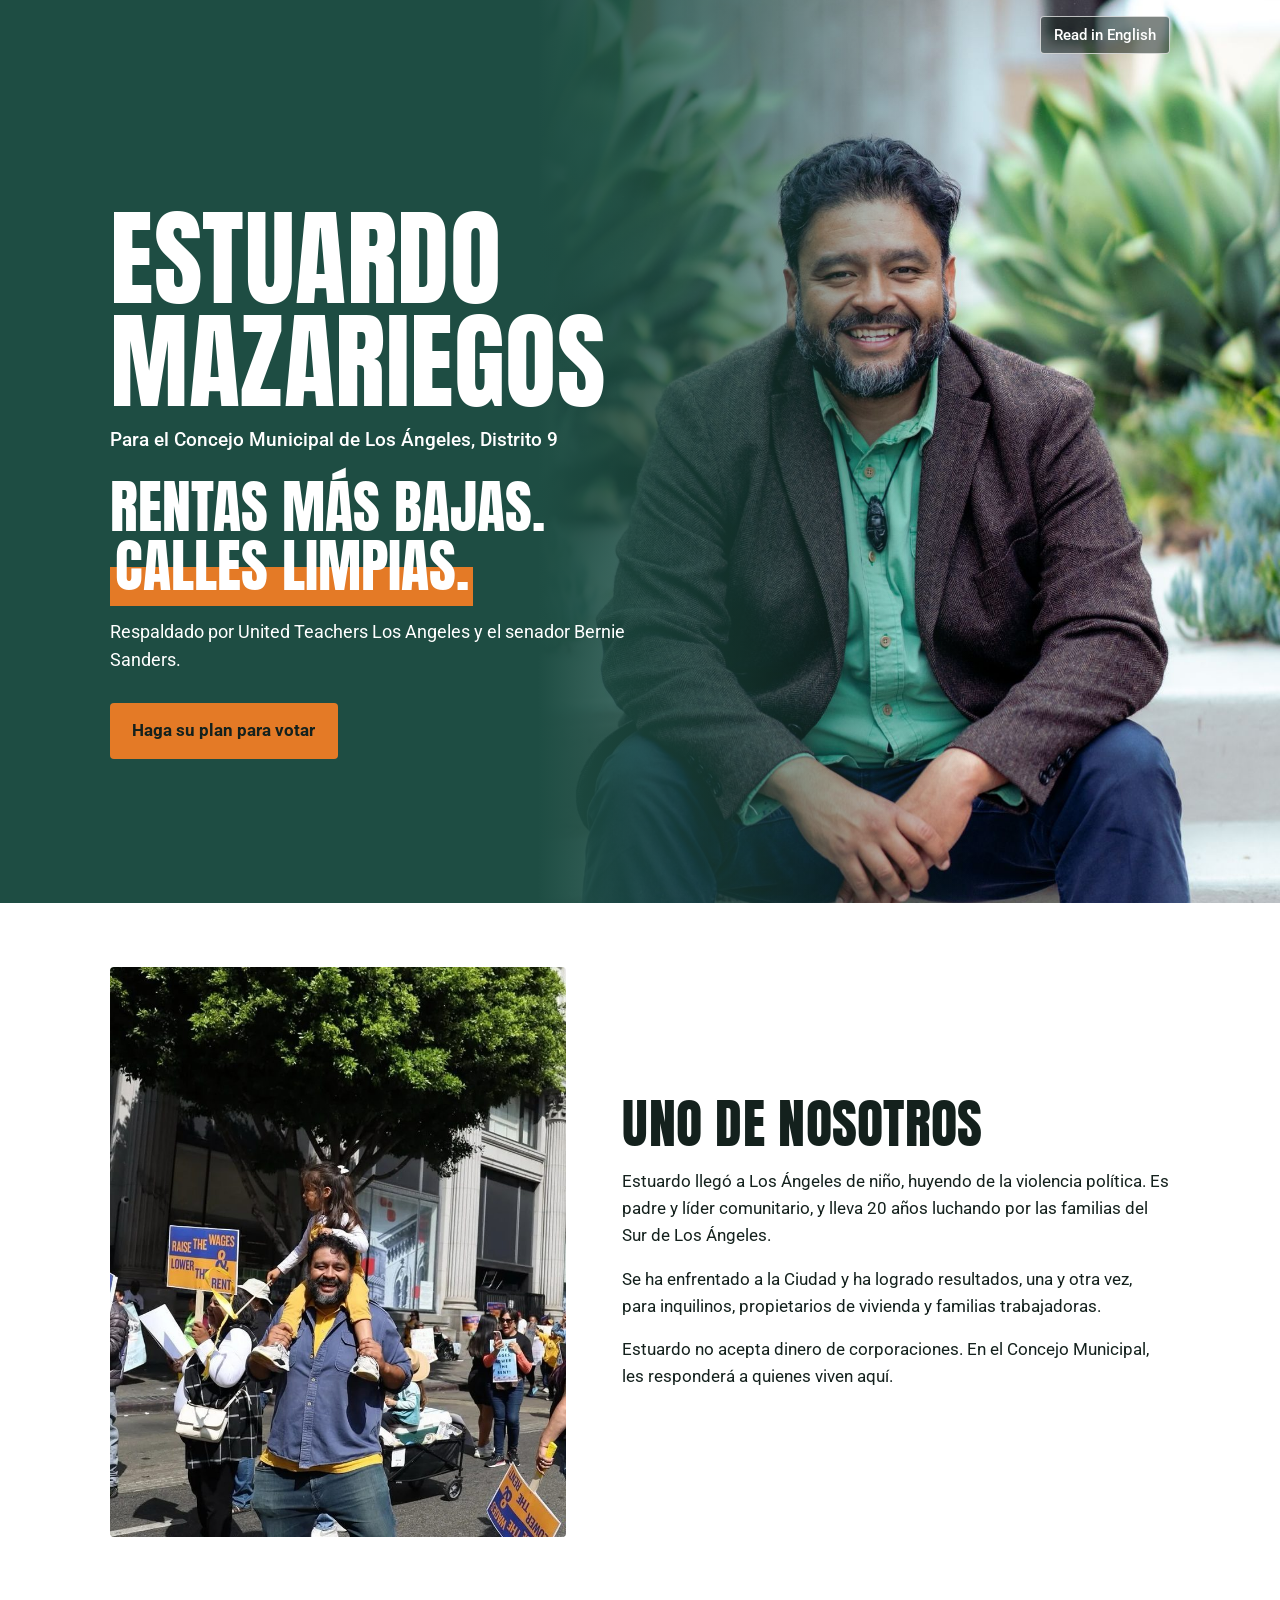
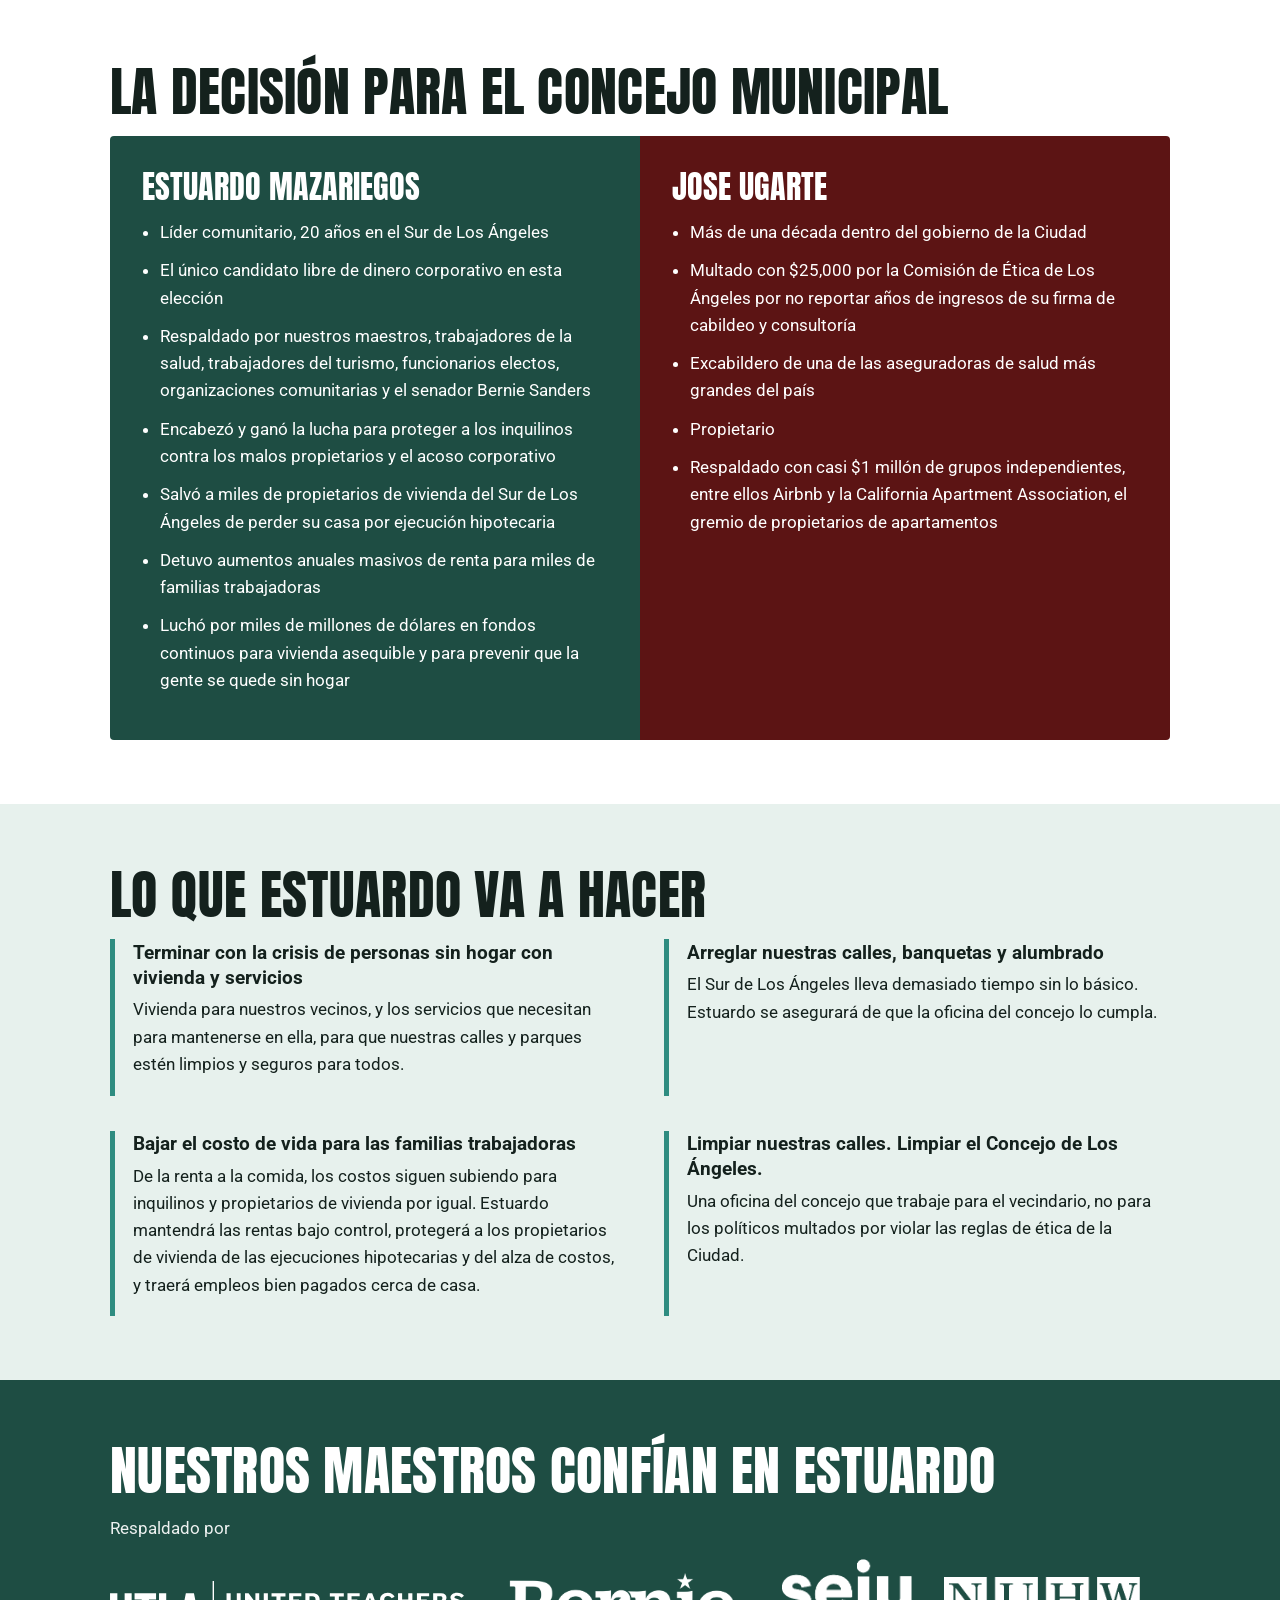
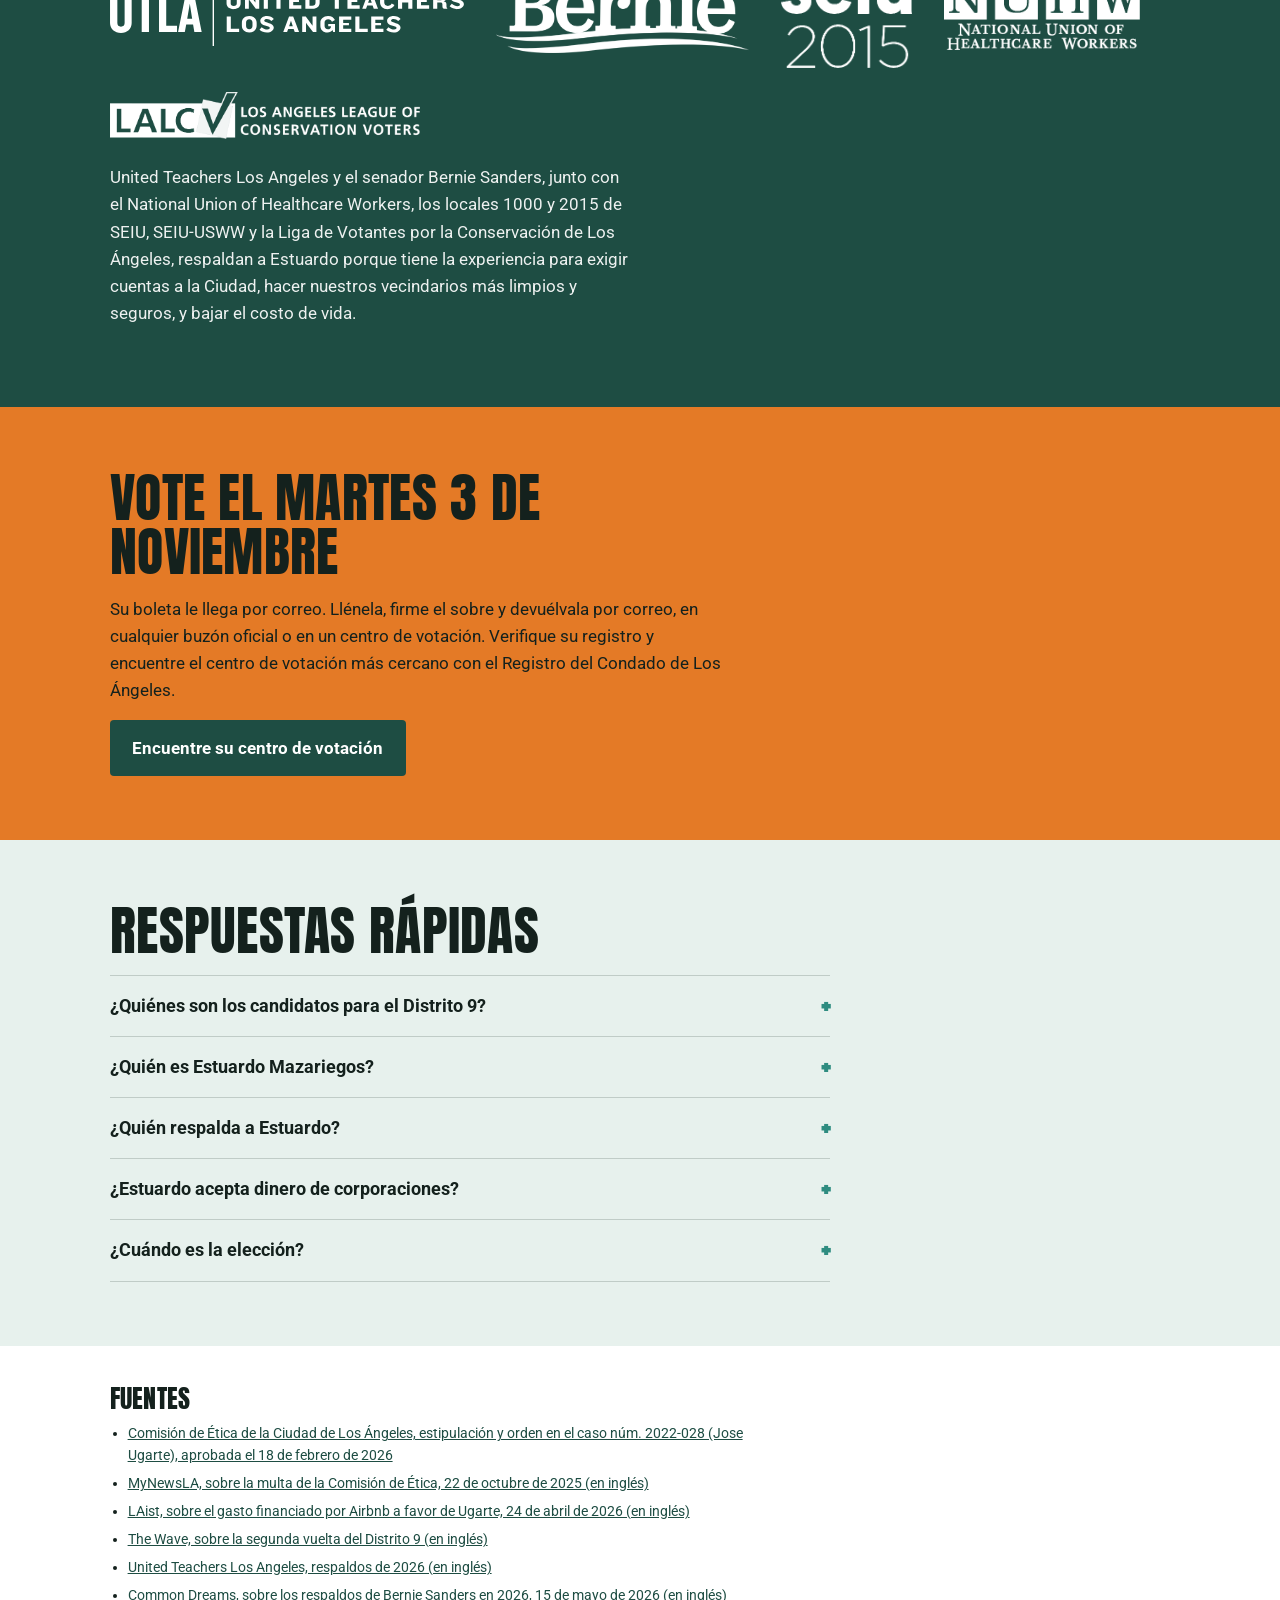
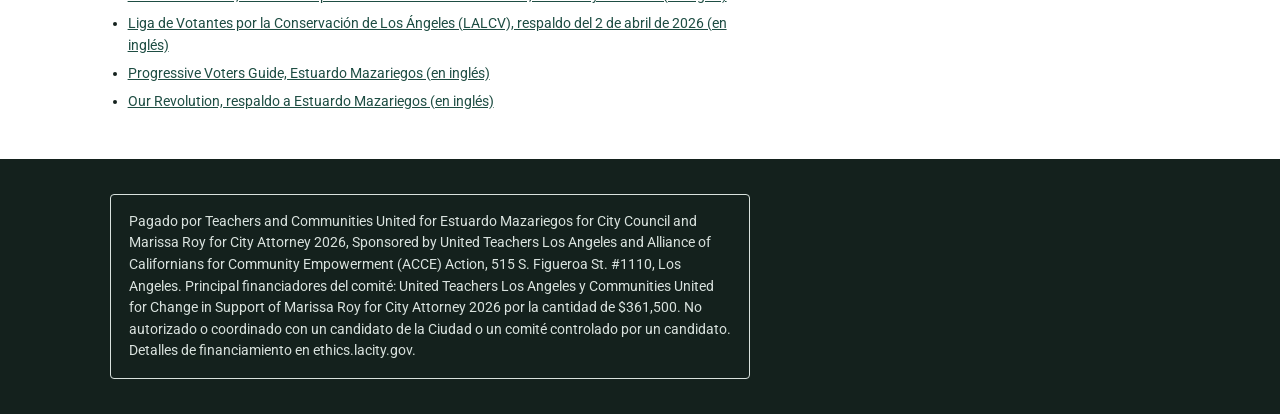
==== commit f16f4a3c: "Add files via upload" ====
--- a/es/index.html
+++ b/es/index.html
@@ -91,14 +91,6 @@
           "acceptedAnswer": {
             "@type": "Answer",
             "text": "El martes 3 de noviembre de 2026. Todos los votantes registrados en el Condado de Los Ángeles reciben su boleta por correo. Puede devolverla por correo, en un buzón oficial o en cualquier centro de votación."
-          }
-        },
-        {
-          "@type": "Question",
-          "name": "¿Quién pagó por este sitio web?",
-          "acceptedAnswer": {
-            "@type": "Answer",
-            "text": "Teachers and Communities United for Estuardo Mazariegos for City Council and Marissa Roy for City Attorney 2026, patrocinado por United Teachers Los Angeles y ACCE Action. No está autorizado o coordinado con un candidato de la Ciudad o un comité controlado por un candidato."
           }
         }
       ],
@@ -247,6 +239,7 @@
   <section class="backers" aria-labelledby="backers-title">
     <div class="wrap">
       <h2 id="backers-title">Nuestros maestros confían en Estuardo</h2>
+      <p class="endorsed-label">Respaldado por</p>
       <ul class="logos">
         <li><img src="../images/logos/utla.svg" alt="United Teachers Los Angeles" style="--w:295px" loading="lazy"></li>
         <li><img src="../images/logos/bernie.png" alt="Bernie Sanders" style="--w:211px" loading="lazy"></li>
@@ -288,10 +281,6 @@
       <details>
         <summary>¿Cuándo es la elección?</summary>
         <p>El martes 3 de noviembre de 2026. Todos los votantes registrados en el Condado de Los Ángeles reciben su boleta por correo. Puede devolverla por correo, en un buzón oficial o en cualquier centro de votación.</p>
-      </details>
-      <details>
-        <summary>¿Quién pagó por este sitio web?</summary>
-        <p>Teachers and Communities United for Estuardo Mazariegos for City Council and Marissa Roy for City Attorney 2026, patrocinado por United Teachers Los Angeles y ACCE Action. No está autorizado o coordinado con un candidato de la Ciudad o un comité controlado por un candidato.</p>
       </details>
     </div>
   </section>
